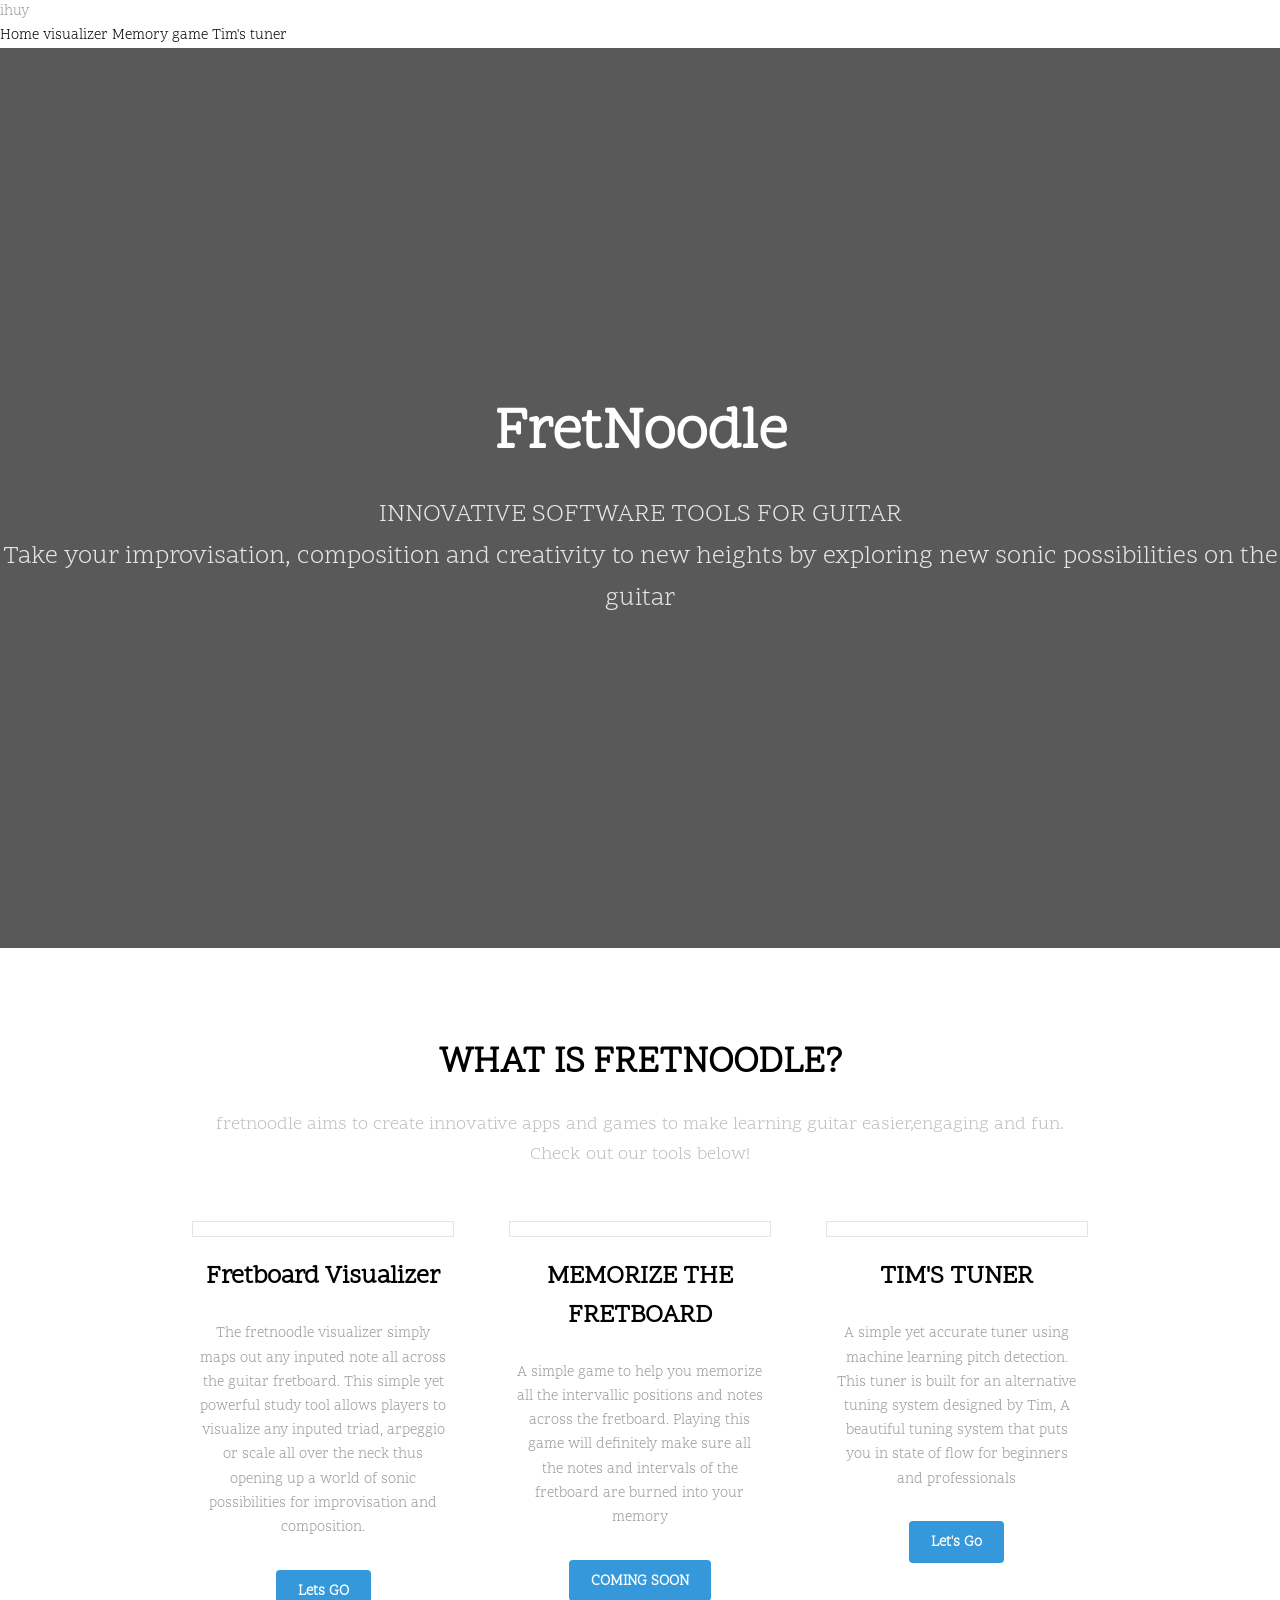
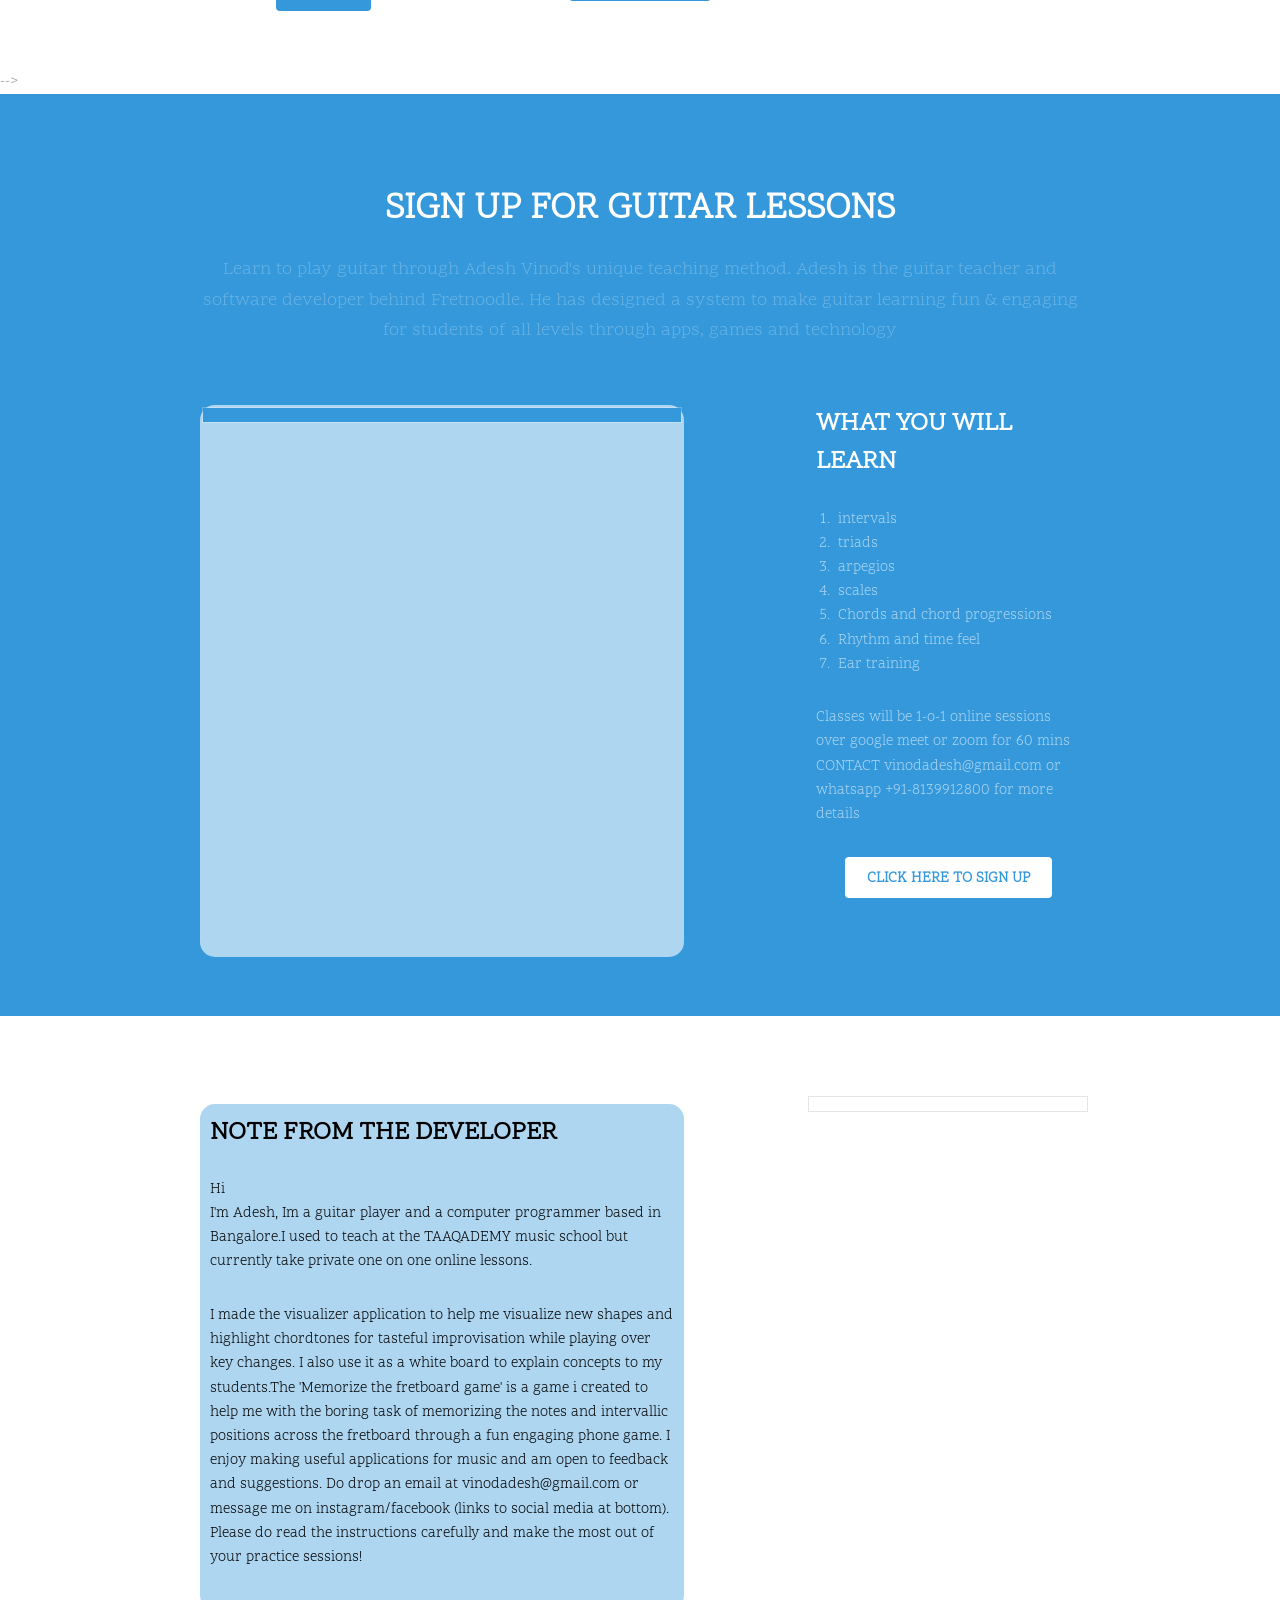
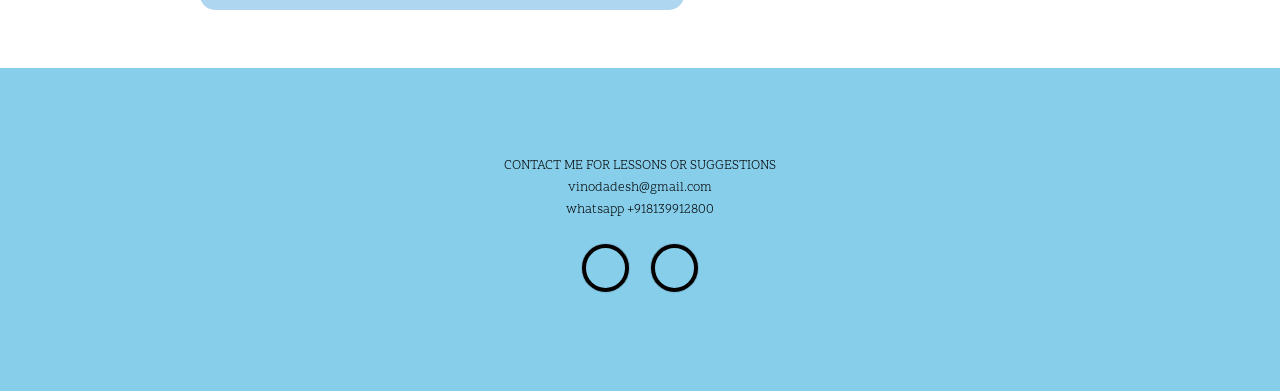
==== index.html @ 18ce6691 "Update index.html" ====
<!DOCTYPE HTML>

<html>
	<head>
		<link rel="icon" type="image/x-icon" href="favicon.ico?v=2"/>ihuy
		<title>FretNoodle-Home</title>
		<meta charset="utf-8" />
		<meta name="viewport" content="width=device-width, initial-scale=1" />
		<link rel="stylesheet" href="assets/css/main.css" />

		<!-- Google tag (gtag.js) -->
<script async src="https://www.googletagmanager.com/gtag/js?id=G-CQBNR4ZQDX"></script>
<script>
  window.dataLayer = window.dataLayer || [];
  function gtag(){dataLayer.push(arguments);}
  gtag('js', new Date());

  gtag('config', 'G-CQBNR4ZQDX');
</script>
	
	</head>
	
		
	 
	<body>

		 <!--
			<header id="header" class="alt">
				<div class="logo"><a href="index.html">FretNoodle <span>fretboard visualizer</span></a></div>
				<!--<a href="#menu">Menu</a>-->
			</header>
		
		<!-- Nav 
			<nav id="menu">
				<ul class="links">
					<li><a href="index.html">Home</a></li>
					<li><a href="generic.html">TUTORIALS</a></li>
					<li><a href="">ELEMENT</a></li>
				</ul>
			</nav>
		-->

		<div class="topnav">
			<a class="active" href="#home">Home</a>
			<a href="visualizer.html">visualizer</a>
			<a href="#">Memory game</a>
			<a href="tims_tuner.html">Tim's tuner</a>
		  </div>

		<!--Banner-->
			<section id="banner">
				<div class="inner">
					<header>
                        
						<div class="imglogo">
							<img src="images/logo2.png" alt="" width="300" />
					    </div>
                    
						<h1>FretNoodle</h1>
						<p>INNOVATIVE SOFTWARE TOOLS FOR GUITAR<br />Take your improvisation, composition and creativity to new heights by exploring new sonic possibilities on the guitar</p>
					</header>
				<!--	<a href="generic.html" target="_blank" class="button big scrolly">LETS GO</a>  -->
				</div>
			</section>
		
				<!-- Section -->
				<section class="wrapper style1">
					<div class="inner">
						<header class="align-center">
							<h2>WHAT IS FRETNOODLE?</h2>
							<p>fretnoodle aims to create innovative apps and games to make learning guitar easier,engaging and fun. Check out our tools below! </p>
						</header>
						<div class="flex flex-3">
							<div class="col align-center">
								<div class="image round fit">
									<img src="images/inputchordgif.gif" alt="" />
								</div>
                                <h3>Fretboard Visualizer</h3>
								<p>The fretnoodle visualizer simply maps out any inputed note all across the guitar fretboard. This simple yet powerful study tool allows players to visualize any inputed triad, arpeggio or scale all over the neck thus opening up a world of sonic possibilities for improvisation and composition. </p>
								<a href="visualizer.html" class="button">Lets GO</a> 								</div>
							<div class="col align-center">
								<div class="image round fit">

									<img src="images/transitiongif.gif" alt="" />
								</div>
								<h3>MEMORIZE THE FRETBOARD</h3>
								<p>A simple game to help you memorize all the intervallic positions and notes across the fretboard. Playing this game will definitely make sure all the notes and intervals of the fretboard are burned into your memory</p>
								<a href="#" class="button">COMING SOON</a> 
							</div>
							<div class="col align-center">
								<div class="image round fit">
									<img src="images/timstuner (1).gif" alt="" />
								</div>
								<h3>TIM'S TUNER</h3>
								<p>A simple yet accurate tuner using machine learning pitch detection. This tuner is built for an alternative tuning system designed by Tim, A beautiful tuning system that puts you in state of flow for beginners and professionals </p>
							<a href="tims_tuner.html" class="button">Let's Go</a> 
							</div>
						</div>
					</div>
				</section>
			-->
		</div>
	

		<!-- Main -->
			<div id="main">

				<!-- Section -->
					<section class="wrapper style2">
						<div class="inner">
							<header class="align-center">
								<h2>SIGN UP FOR GUITAR LESSONS</h2>
								<p>Learn to play guitar through Adesh Vinod's unique teaching method. Adesh is the guitar teacher and software developer behind Fretnoodle. He has designed a system to make guitar learning fun & engaging for students of all levels through apps, games and technology</p>
										
								
							</header>
						
							<!-- 2 Columns -->
								<div class="flex flex-2">
									<!--
										<div class="col col1">-->
										<!--<div class="image round fit">-->
										<!--	<a href="generic.html" class="link"><img src="images/pic01.jpg" alt="" /></a>-->
										<!--<div style="border-radius:15px; width: 500px; height: 315px; overflow: hidden;">
									 <iframe width="500" height="315" src="https://www.youtube.com/embed/YA6Ahil7YRY" frameborder="0" allow="accelerometer; autoplay; clipboard-write; encrypted-media; gyroscope; picture-in-picture" allowfullscreen></iframe>
									   </div>
									-->
									   <!--</div>-->
										
					
									<!--</div>-->
									<div class="col col2">
									
										<div class="image round fit">
											<a href="generic.html" class="link"><img src="images\Guitar_Lesson-1-1024x683-1.jpg" alt="" /></a>
										</div>
										
										
									<!--	<a href="#" class="button">Learn More</a>-->
									</div>
									
									
										<div class="col col1 first">
											<h3>WHAT YOU WILL LEARN</h3>
										<ol class="links">
											<li>intervals</li>
											<li>triads</li>
											<li>arpegios</li>
											<li>scales</li>
											<li>Chords and chord progressions</li>
											<li>Rhythm and time feel</li>
											<li>Ear training</li>
										</ol>
										
										<p>Classes will be 1-o-1 online sessions over google meet or zoom for 60 mins<br> CONTACT vinodadesh@gmail.com or whatsapp +91-8139912800 for more details</p>
										<header class="align-center">
											<a href="#footer" class="button">CLICK HERE TO SIGN UP</a> 
											</header>
										</div>
									
								
								
						</div>
					
					</section>

				
        
				<!-- Section -->
					<section class="wrapper style1">
						<div class="inner">
						
							<div class="flex flex-2">
								<div class="col col2">
									<h3>NOTE FROM THE DEVELOPER</h3>
									<p>Hi<br>
									I'm Adesh, Im a guitar player and a computer programmer based in Bangalore.I used to teach at the TAAQADEMY music school but currently take private one on one online lessons.
									<p>I made the visualizer application to help me visualize new shapes and highlight chordtones for tasteful improvisation while playing over key changes. I also use it as a white board to explain concepts to my students.The 'Memorize the fretboard game' is a game i created to help me with the boring task of memorizing the notes and intervallic positions across the fretboard through a fun engaging phone game. I enjoy making useful applications for music and am open to feedback and suggestions. Do drop an email at vinodadesh@gmail.com or message me on instagram/facebook (links to social media at bottom). Please do read the instructions carefully and make the most out of your practice sessions!</p>
									
							
								</div>
								<div class="col col1 first">
									<div class="image round fit">
										<a href="generic.html" class="link"><img src="images/cropfand.jpg" alt="" /></a>
									</div>
								</div>
							</div>
						</div>
					</section>
            
		
		<!-- Footer -->
			<footer id="footer">
				<div class="copyright">
					<ul class="icons">
						<p>CONTACT ME FOR LESSONS OR SUGGESTIONS<br>
						vinodadesh@gmail.com <br> whatsapp +918139912800</p>
						<li><a href="https://www.facebook.com/adesh.vinod/" class="icon fa-facebook"><span class="label">Facebook</span></a></li>
						<li><a href="https://www.instagram.com/adeshvinod/" class="icon fa-instagram"><span class="label">Instagram</span></a></li>
						
					</ul>
					
				</div>
			</footer>

		<!-- Scripts -->
			<script src="assets/js/jquery.min.js"></script>
			<script src="assets/js/jquery.scrolly.min.js"></script>
			<script src="assets/js/jquery.scrollex.min.js"></script>
			<script src="assets/js/skel.min.js"></script>
			<script src="assets/js/util.js"></script>
			<script src="assets/js/main.js"></script>
		

	</body>
</html>
---- assets/css/main.css ----
@charset "UTF-8";
@import url(font-awesome.min.css);
@import url("https://fonts.googleapis.com/css?family=Scope+One|Trocchi");

/*
	Urban by TEMPLATED
	templated.co @templatedco
	Released for free under the Creative Commons Attribution 3.0 license (templated.co/license)
*/

/* Small change here*/
/* smol change #2 */

/* Reset */

	html, body, div, span, applet, object, iframe, h1, h2, h3, h4, h5, h6, p, blockquote, pre, a, abbr, acronym, address, big, cite, code, del, dfn, em, img, ins, kbd, q, s, samp, small, strike, strong, sub, sup, tt, var, b, u, i, center, dl, dt, dd, ol, ul, li, fieldset, form, label, legend, table, caption, tbody, tfoot, thead, tr, th, td, article, aside, canvas, details, embed, figure, figcaption, footer, header, hgroup, menu, nav, output, ruby, section, summary, time, mark, audio, video {
		margin: 0;
		padding: 0;
		border: 0;
		font-size: 100%;
		font: inherit;
		vertical-align: baseline;
	}

	article, aside, details, figcaption, figure, footer, header, hgroup, menu, nav, section {
		display: block;
	}

	body {
		line-height: 1;
	}

	ol, ul {
		list-style: none;
	}

	blockquote, q {
		quotes: none;
	}

	blockquote:before, blockquote:after, q:before, q:after {
		content: '';
		content: none;
	}

	table {
		border-collapse: collapse;
		border-spacing: 0;
	}

	body {
		-webkit-text-size-adjust: none;
	}

/* Box Model */

	*, *:before, *:after {
		-moz-box-sizing: border-box;
		-webkit-box-sizing: border-box;
		box-sizing: border-box;
	}

/* Containers */

	.container {
		margin-left: auto;
		margin-right: auto;
	}

	.container.\31 25\25 {
		width: 100%;
		max-width: 100em;
		min-width: 80em;
	}

	.container.\37 5\25 {
		width: 60em;
	}

	.container.\35 0\25 {
		width: 40em;
	}

	.container.\32 5\25 {
		width: 20em;
	}

	.container {
		width: 80em;
	}

	@media screen and (max-width: 1680px) {

		.container.\31 25\25 {
			width: 100%;
			max-width: 100em;
			min-width: 80em;
		}

		.container.\37 5\25 {
			width: 60em;
		}

		.container.\35 0\25 {
			width: 40em;
		}

		.container.\32 5\25 {
			width: 20em;
		}

		.container {
			width: 80em;
		}

	}

	@media screen and (max-width: 1280px) {

		.container.\31 25\25 {
			width: 100%;
			max-width: 81.25em;
			min-width: 65em;
		}

		.container.\37 5\25 {
			width: 48.75em;
		}

		.container.\35 0\25 {
			width: 32.5em;
		}

		.container.\32 5\25 {
			width: 16.25em;
		}

		.container {
			width: 65em;
		}

	}

	@media screen and (max-width: 980px) {

		.container.\31 25\25 {
			width: 100%;
			max-width: 112.5%;
			min-width: 90%;
		}

		.container.\37 5\25 {
			width: 67.5%;
		}

		.container.\35 0\25 {
			width: 45%;
		}

		.container.\32 5\25 {
			width: 22.5%;
		}

		.container {
			width: 90%;
		}

	}

	@media screen and (max-width: 736px) {

		.container.\31 25\25 {
			width: 100%;
			max-width: 112.5%;
			min-width: 90%;
		}

		.container.\37 5\25 {
			width: 67.5%;
		}

		.container.\35 0\25 {
			width: 45%;
		}

		.container.\32 5\25 {
			width: 22.5%;
		}

		.container {
			width: 90% !important;
		}

	}

	@media screen and (max-width: 480px) {

		.container.\31 25\25 {
			width: 100%;
			max-width: 112.5%;
			min-width: 90%;
		}

		.container.\37 5\25 {
			width: 67.5%;
		}

		.container.\35 0\25 {
			width: 45%;
		}

		.container.\32 5\25 {
			width: 22.5%;
		}

		.container {
			width: 90% !important;
		}

	}

/* Grid */

	.row {
		border-bottom: solid 1px transparent;
		-moz-box-sizing: border-box;
		-webkit-box-sizing: border-box;
		box-sizing: border-box;
	}

	.row > * {
		float: left;
		-moz-box-sizing: border-box;
		-webkit-box-sizing: border-box;
		box-sizing: border-box;
	}

	.row:after, .row:before {
		content: '';
		display: block;
		clear: both;
		height: 0;
	}

	.row.uniform > * > :first-child {
		margin-top: 0;
	}

	.row.uniform > * > :last-child {
		margin-bottom: 0;
	}

	.row.\30 \25 > * {
		padding: 0 0 0 0em;
	}

	.row.\30 \25 {
		margin: 0 0 -1px 0em;
	}

	.row.uniform.\30 \25 > * {
		padding: 0em 0 0 0em;
	}

	.row.uniform.\30 \25 {
		margin: 0em 0 -1px 0em;
	}

	.row > * {
		padding: 0 0 0 2em;
	}

	.row {
		margin: 0 0 -1px -2em;
	}

	.row.uniform > * {
		padding: 2em 0 0 2em;
	}

	.row.uniform {
		margin: -2em 0 -1px -2em;
	}

	.row.\32 00\25 > * {
		padding: 0 0 0 4em;
	}

	.row.\32 00\25 {
		margin: 0 0 -1px -4em;
	}

	.row.uniform.\32 00\25 > * {
		padding: 4em 0 0 4em;
	}

	.row.uniform.\32 00\25 {
		margin: -4em 0 -1px -4em;
	}

	.row.\31 50\25 > * {
		padding: 0 0 0 3em;
	}

	.row.\31 50\25 {
		margin: 0 0 -1px -3em;
	}

	.row.uniform.\31 50\25 > * {
		padding: 3em 0 0 3em;
	}

	.row.uniform.\31 50\25 {
		margin: -3em 0 -1px -3em;
	}

	.row.\35 0\25 > * {
		padding: 0 0 0 1em;
	}

	.row.\35 0\25 {
		margin: 0 0 -1px -1em;
	}

	.row.uniform.\35 0\25 > * {
		padding: 1em 0 0 1em;
	}

	.row.uniform.\35 0\25 {
		margin: -1em 0 -1px -1em;
	}

	.row.\32 5\25 > * {
		padding: 0 0 0 0.5em;
	}

	.row.\32 5\25 {
		margin: 0 0 -1px -0.5em;
	}

	.row.uniform.\32 5\25 > * {
		padding: 0.5em 0 0 0.5em;
	}

	.row.uniform.\32 5\25 {
		margin: -0.5em 0 -1px -0.5em;
	}

	.\31 2u, .\31 2u\24 {
		width: 100%;
		clear: none;
		margin-left: 0;
	}

	.\31 1u, .\31 1u\24 {
		width: 91.6666666667%;
		clear: none;
		margin-left: 0;
	}

	.\31 0u, .\31 0u\24 {
		width: 83.3333333333%;
		clear: none;
		margin-left: 0;
	}

	.\39 u, .\39 u\24 {
		width: 75%;
		clear: none;
		margin-left: 0;
	}

	.\38 u, .\38 u\24 {
		width: 66.6666666667%;
		clear: none;
		margin-left: 0;
	}

	.\37 u, .\37 u\24 {
		width: 58.3333333333%;
		clear: none;
		margin-left: 0;
	}

	.\36 u, .\36 u\24 {
		width: 50%;
		clear: none;
		margin-left: 0;
	}

	.\35 u, .\35 u\24 {
		width: 41.6666666667%;
		clear: none;
		margin-left: 0;
	}

	.\34 u, .\34 u\24 {
		width: 33.3333333333%;
		clear: none;
		margin-left: 0;
	}

	.\33 u, .\33 u\24 {
		width: 25%;
		clear: none;
		margin-left: 0;
	}

	.\32 u, .\32 u\24 {
		width: 16.6666666667%;
		clear: none;
		margin-left: 0;
	}

	.\31 u, .\31 u\24 {
		width: 8.3333333333%;
		clear: none;
		margin-left: 0;
	}

	.\31 2u\24 + *,
	.\31 1u\24 + *,
	.\31 0u\24 + *,
	.\39 u\24 + *,
	.\38 u\24 + *,
	.\37 u\24 + *,
	.\36 u\24 + *,
	.\35 u\24 + *,
	.\34 u\24 + *,
	.\33 u\24 + *,
	.\32 u\24 + *,
	.\31 u\24 + * {
		clear: left;
	}

	.\-11u {
		margin-left: 91.66667%;
	}

	.\-10u {
		margin-left: 83.33333%;
	}

	.\-9u {
		margin-left: 75%;
	}

	.\-8u {
		margin-left: 66.66667%;
	}

	.\-7u {
		margin-left: 58.33333%;
	}

	.\-6u {
		margin-left: 50%;
	}

	.\-5u {
		margin-left: 41.66667%;
	}

	.\-4u {
		margin-left: 33.33333%;
	}

	.\-3u {
		margin-left: 25%;
	}

	.\-2u {
		margin-left: 16.66667%;
	}

	.\-1u {
		margin-left: 8.33333%;
	}

	@media screen and (max-width: 1680px) {

		.row > * {
			padding: 0 0 0 2em;
		}

		.row {
			margin: 0 0 -1px -2em;
		}

		.row.uniform > * {
			padding: 2em 0 0 2em;
		}

		.row.uniform {
			margin: -2em 0 -1px -2em;
		}

		.row.\32 00\25 > * {
			padding: 0 0 0 4em;
		}

		.row.\32 00\25 {
			margin: 0 0 -1px -4em;
		}

		.row.uniform.\32 00\25 > * {
			padding: 4em 0 0 4em;
		}

		.row.uniform.\32 00\25 {
			margin: -4em 0 -1px -4em;
		}

		.row.\31 50\25 > * {
			padding: 0 0 0 3em;
		}

		.row.\31 50\25 {
			margin: 0 0 -1px -3em;
		}

		.row.uniform.\31 50\25 > * {
			padding: 3em 0 0 3em;
		}

		.row.uniform.\31 50\25 {
			margin: -3em 0 -1px -3em;
		}

		.row.\35 0\25 > * {
			padding: 0 0 0 1em;
		}

		.row.\35 0\25 {
			margin: 0 0 -1px -1em;
		}

		.row.uniform.\35 0\25 > * {
			padding: 1em 0 0 1em;
		}

		.row.uniform.\35 0\25 {
			margin: -1em 0 -1px -1em;
		}

		.row.\32 5\25 > * {
			padding: 0 0 0 0.5em;
		}

		.row.\32 5\25 {
			margin: 0 0 -1px -0.5em;
		}

		.row.uniform.\32 5\25 > * {
			padding: 0.5em 0 0 0.5em;
		}

		.row.uniform.\32 5\25 {
			margin: -0.5em 0 -1px -0.5em;
		}

		.\31 2u\28xlarge\29, .\31 2u\24\28xlarge\29 {
			width: 100%;
			clear: none;
			margin-left: 0;
		}

		.\31 1u\28xlarge\29, .\31 1u\24\28xlarge\29 {
			width: 91.6666666667%;
			clear: none;
			margin-left: 0;
		}

		.\31 0u\28xlarge\29, .\31 0u\24\28xlarge\29 {
			width: 83.3333333333%;
			clear: none;
			margin-left: 0;
		}

		.\39 u\28xlarge\29, .\39 u\24\28xlarge\29 {
			width: 75%;
			clear: none;
			margin-left: 0;
		}

		.\38 u\28xlarge\29, .\38 u\24\28xlarge\29 {
			width: 66.6666666667%;
			clear: none;
			margin-left: 0;
		}

		.\37 u\28xlarge\29, .\37 u\24\28xlarge\29 {
			width: 58.3333333333%;
			clear: none;
			margin-left: 0;
		}

		.\36 u\28xlarge\29, .\36 u\24\28xlarge\29 {
			width: 50%;
			clear: none;
			margin-left: 0;
		}

		.\35 u\28xlarge\29, .\35 u\24\28xlarge\29 {
			width: 41.6666666667%;
			clear: none;
			margin-left: 0;
		}

		.\34 u\28xlarge\29, .\34 u\24\28xlarge\29 {
			width: 33.3333333333%;
			clear: none;
			margin-left: 0;
		}

		.\33 u\28xlarge\29, .\33 u\24\28xlarge\29 {
			width: 25%;
			clear: none;
			margin-left: 0;
		}

		.\32 u\28xlarge\29, .\32 u\24\28xlarge\29 {
			width: 16.6666666667%;
			clear: none;
			margin-left: 0;
		}

		.\31 u\28xlarge\29, .\31 u\24\28xlarge\29 {
			width: 8.3333333333%;
			clear: none;
			margin-left: 0;
		}

		.\31 2u\24\28xlarge\29 + *,
		.\31 1u\24\28xlarge\29 + *,
		.\31 0u\24\28xlarge\29 + *,
		.\39 u\24\28xlarge\29 + *,
		.\38 u\24\28xlarge\29 + *,
		.\37 u\24\28xlarge\29 + *,
		.\36 u\24\28xlarge\29 + *,
		.\35 u\24\28xlarge\29 + *,
		.\34 u\24\28xlarge\29 + *,
		.\33 u\24\28xlarge\29 + *,
		.\32 u\24\28xlarge\29 + *,
		.\31 u\24\28xlarge\29 + * {
			clear: left;
		}

		.\-11u\28xlarge\29 {
			margin-left: 91.66667%;
		}

		.\-10u\28xlarge\29 {
			margin-left: 83.33333%;
		}

		.\-9u\28xlarge\29 {
			margin-left: 75%;
		}

		.\-8u\28xlarge\29 {
			margin-left: 66.66667%;
		}

		.\-7u\28xlarge\29 {
			margin-left: 58.33333%;
		}

		.\-6u\28xlarge\29 {
			margin-left: 50%;
		}

		.\-5u\28xlarge\29 {
			margin-left: 41.66667%;
		}

		.\-4u\28xlarge\29 {
			margin-left: 33.33333%;
		}

		.\-3u\28xlarge\29 {
			margin-left: 25%;
		}

		.\-2u\28xlarge\29 {
			margin-left: 16.66667%;
		}

		.\-1u\28xlarge\29 {
			margin-left: 8.33333%;
		}

	}

	@media screen and (max-width: 1280px) {

		.row > * {
			padding: 0 0 0 1.5em;
		}

		.row {
			margin: 0 0 -1px -1.5em;
		}

		.row.uniform > * {
			padding: 1.5em 0 0 1.5em;
		}

		.row.uniform {
			margin: -1.5em 0 -1px -1.5em;
		}

		.row.\32 00\25 > * {
			padding: 0 0 0 3em;
		}

		.row.\32 00\25 {
			margin: 0 0 -1px -3em;
		}

		.row.uniform.\32 00\25 > * {
			padding: 3em 0 0 3em;
		}

		.row.uniform.\32 00\25 {
			margin: -3em 0 -1px -3em;
		}

		.row.\31 50\25 > * {
			padding: 0 0 0 2.25em;
		}

		.row.\31 50\25 {
			margin: 0 0 -1px -2.25em;
		}

		.row.uniform.\31 50\25 > * {
			padding: 2.25em 0 0 2.25em;
		}

		.row.uniform.\31 50\25 {
			margin: -2.25em 0 -1px -2.25em;
		}

		.row.\35 0\25 > * {
			padding: 0 0 0 0.75em;
		}

		.row.\35 0\25 {
			margin: 0 0 -1px -0.75em;
		}

		.row.uniform.\35 0\25 > * {
			padding: 0.75em 0 0 0.75em;
		}

		.row.uniform.\35 0\25 {
			margin: -0.75em 0 -1px -0.75em;
		}

		.row.\32 5\25 > * {
			padding: 0 0 0 0.375em;
		}

		.row.\32 5\25 {
			margin: 0 0 -1px -0.375em;
		}

		.row.uniform.\32 5\25 > * {
			padding: 0.375em 0 0 0.375em;
		}

		.row.uniform.\32 5\25 {
			margin: -0.375em 0 -1px -0.375em;
		}

		.\31 2u\28large\29, .\31 2u\24\28large\29 {
			width: 100%;
			clear: none;
			margin-left: 0;
		}

		.\31 1u\28large\29, .\31 1u\24\28large\29 {
			width: 91.6666666667%;
			clear: none;
			margin-left: 0;
		}

		.\31 0u\28large\29, .\31 0u\24\28large\29 {
			width: 83.3333333333%;
			clear: none;
			margin-left: 0;
		}

		.\39 u\28large\29, .\39 u\24\28large\29 {
			width: 75%;
			clear: none;
			margin-left: 0;
		}

		.\38 u\28large\29, .\38 u\24\28large\29 {
			width: 66.6666666667%;
			clear: none;
			margin-left: 0;
		}

		.\37 u\28large\29, .\37 u\24\28large\29 {
			width: 58.3333333333%;
			clear: none;
			margin-left: 0;
		}

		.\36 u\28large\29, .\36 u\24\28large\29 {
			width: 50%;
			clear: none;
			margin-left: 0;
		}

		.\35 u\28large\29, .\35 u\24\28large\29 {
			width: 41.6666666667%;
			clear: none;
			margin-left: 0;
		}

		.\34 u\28large\29, .\34 u\24\28large\29 {
			width: 33.3333333333%;
			clear: none;
			margin-left: 0;
		}

		.\33 u\28large\29, .\33 u\24\28large\29 {
			width: 25%;
			clear: none;
			margin-left: 0;
		}

		.\32 u\28large\29, .\32 u\24\28large\29 {
			width: 16.6666666667%;
			clear: none;
			margin-left: 0;
		}

		.\31 u\28large\29, .\31 u\24\28large\29 {
			width: 8.3333333333%;
			clear: none;
			margin-left: 0;
		}

		.\31 2u\24\28large\29 + *,
		.\31 1u\24\28large\29 + *,
		.\31 0u\24\28large\29 + *,
		.\39 u\24\28large\29 + *,
		.\38 u\24\28large\29 + *,
		.\37 u\24\28large\29 + *,
		.\36 u\24\28large\29 + *,
		.\35 u\24\28large\29 + *,
		.\34 u\24\28large\29 + *,
		.\33 u\24\28large\29 + *,
		.\32 u\24\28large\29 + *,
		.\31 u\24\28large\29 + * {
			clear: left;
		}

		.\-11u\28large\29 {
			margin-left: 91.66667%;
		}

		.\-10u\28large\29 {
			margin-left: 83.33333%;
		}

		.\-9u\28large\29 {
			margin-left: 75%;
		}

		.\-8u\28large\29 {
			margin-left: 66.66667%;
		}

		.\-7u\28large\29 {
			margin-left: 58.33333%;
		}

		.\-6u\28large\29 {
			margin-left: 50%;
		}

		.\-5u\28large\29 {
			margin-left: 41.66667%;
		}

		.\-4u\28large\29 {
			margin-left: 33.33333%;
		}

		.\-3u\28large\29 {
			margin-left: 25%;
		}

		.\-2u\28large\29 {
			margin-left: 16.66667%;
		}

		.\-1u\28large\29 {
			margin-left: 8.33333%;
		}

	}

	@media screen and (max-width: 980px) {

		.row > * {
			padding: 0 0 0 1.5em;
		}

		.row {
			margin: 0 0 -1px -1.5em;
		}

		.row.uniform > * {
			padding: 1.5em 0 0 1.5em;
		}

		.row.uniform {
			margin: -1.5em 0 -1px -1.5em;
		}

		.row.\32 00\25 > * {
			padding: 0 0 0 3em;
		}

		.row.\32 00\25 {
			margin: 0 0 -1px -3em;
		}

		.row.uniform.\32 00\25 > * {
			padding: 3em 0 0 3em;
		}

		.row.uniform.\32 00\25 {
			margin: -3em 0 -1px -3em;
		}

		.row.\31 50\25 > * {
			padding: 0 0 0 2.25em;
		}

		.row.\31 50\25 {
			margin: 0 0 -1px -2.25em;
		}

		.row.uniform.\31 50\25 > * {
			padding: 2.25em 0 0 2.25em;
		}

		.row.uniform.\31 50\25 {
			margin: -2.25em 0 -1px -2.25em;
		}

		.row.\35 0\25 > * {
			padding: 0 0 0 0.75em;
		}

		.row.\35 0\25 {
			margin: 0 0 -1px -0.75em;
		}

		.row.uniform.\35 0\25 > * {
			padding: 0.75em 0 0 0.75em;
		}

		.row.uniform.\35 0\25 {
			margin: -0.75em 0 -1px -0.75em;
		}

		.row.\32 5\25 > * {
			padding: 0 0 0 0.375em;
		}

		.row.\32 5\25 {
			margin: 0 0 -1px -0.375em;
		}

		.row.uniform.\32 5\25 > * {
			padding: 0.375em 0 0 0.375em;
		}

		.row.uniform.\32 5\25 {
			margin: -0.375em 0 -1px -0.375em;
		}

		.\31 2u\28medium\29, .\31 2u\24\28medium\29 {
			width: 100%;
			clear: none;
			margin-left: 0;
		}

		.\31 1u\28medium\29, .\31 1u\24\28medium\29 {
			width: 91.6666666667%;
			clear: none;
			margin-left: 0;
		}

		.\31 0u\28medium\29, .\31 0u\24\28medium\29 {
			width: 83.3333333333%;
			clear: none;
			margin-left: 0;
		}

		.\39 u\28medium\29, .\39 u\24\28medium\29 {
			width: 75%;
			clear: none;
			margin-left: 0;
		}

		.\38 u\28medium\29, .\38 u\24\28medium\29 {
			width: 66.6666666667%;
			clear: none;
			margin-left: 0;
		}

		.\37 u\28medium\29, .\37 u\24\28medium\29 {
			width: 58.3333333333%;
			clear: none;
			margin-left: 0;
		}

		.\36 u\28medium\29, .\36 u\24\28medium\29 {
			width: 50%;
			clear: none;
			margin-left: 0;
		}

		.\35 u\28medium\29, .\35 u\24\28medium\29 {
			width: 41.6666666667%;
			clear: none;
			margin-left: 0;
		}

		.\34 u\28medium\29, .\34 u\24\28medium\29 {
			width: 33.3333333333%;
			clear: none;
			margin-left: 0;
		}

		.\33 u\28medium\29, .\33 u\24\28medium\29 {
			width: 25%;
			clear: none;
			margin-left: 0;
		}

		.\32 u\28medium\29, .\32 u\24\28medium\29 {
			width: 16.6666666667%;
			clear: none;
			margin-left: 0;
		}

		.\31 u\28medium\29, .\31 u\24\28medium\29 {
			width: 8.3333333333%;
			clear: none;
			margin-left: 0;
		}

		.\31 2u\24\28medium\29 + *,
		.\31 1u\24\28medium\29 + *,
		.\31 0u\24\28medium\29 + *,
		.\39 u\24\28medium\29 + *,
		.\38 u\24\28medium\29 + *,
		.\37 u\24\28medium\29 + *,
		.\36 u\24\28medium\29 + *,
		.\35 u\24\28medium\29 + *,
		.\34 u\24\28medium\29 + *,
		.\33 u\24\28medium\29 + *,
		.\32 u\24\28medium\29 + *,
		.\31 u\24\28medium\29 + * {
			clear: left;
		}

		.\-11u\28medium\29 {
			margin-left: 91.66667%;
		}

		.\-10u\28medium\29 {
			margin-left: 83.33333%;
		}

		.\-9u\28medium\29 {
			margin-left: 75%;
		}

		.\-8u\28medium\29 {
			margin-left: 66.66667%;
		}

		.\-7u\28medium\29 {
			margin-left: 58.33333%;
		}

		.\-6u\28medium\29 {
			margin-left: 50%;
		}

		.\-5u\28medium\29 {
			margin-left: 41.66667%;
		}

		.\-4u\28medium\29 {
			margin-left: 33.33333%;
		}

		.\-3u\28medium\29 {
			margin-left: 25%;
		}

		.\-2u\28medium\29 {
			margin-left: 16.66667%;
		}

		.\-1u\28medium\29 {
			margin-left: 8.33333%;
		}

	}

	@media screen and (max-width: 736px) {

		.row > * {
			padding: 0 0 0 1.25em;
		}

		.row {
			margin: 0 0 -1px -1.25em;
		}

		.row.uniform > * {
			padding: 1.25em 0 0 1.25em;
		}

		.row.uniform {
			margin: -1.25em 0 -1px -1.25em;
		}

		.row.\32 00\25 > * {
			padding: 0 0 0 2.5em;
		}

		.row.\32 00\25 {
			margin: 0 0 -1px -2.5em;
		}

		.row.uniform.\32 00\25 > * {
			padding: 2.5em 0 0 2.5em;
		}

		.row.uniform.\32 00\25 {
			margin: -2.5em 0 -1px -2.5em;
		}

		.row.\31 50\25 > * {
			padding: 0 0 0 1.875em;
		}

		.row.\31 50\25 {
			margin: 0 0 -1px -1.875em;
		}

		.row.uniform.\31 50\25 > * {
			padding: 1.875em 0 0 1.875em;
		}

		.row.uniform.\31 50\25 {
			margin: -1.875em 0 -1px -1.875em;
		}

		.row.\35 0\25 > * {
			padding: 0 0 0 0.625em;
		}

		.row.\35 0\25 {
			margin: 0 0 -1px -0.625em;
		}

		.row.uniform.\35 0\25 > * {
			padding: 0.625em 0 0 0.625em;
		}

		.row.uniform.\35 0\25 {
			margin: -0.625em 0 -1px -0.625em;
		}

		.row.\32 5\25 > * {
			padding: 0 0 0 0.3125em;
		}

		.row.\32 5\25 {
			margin: 0 0 -1px -0.3125em;
		}

		.row.uniform.\32 5\25 > * {
			padding: 0.3125em 0 0 0.3125em;
		}

		.row.uniform.\32 5\25 {
			margin: -0.3125em 0 -1px -0.3125em;
		}

		.\31 2u\28small\29, .\31 2u\24\28small\29 {
			width: 100%;
			clear: none;
			margin-left: 0;
		}

		.\31 1u\28small\29, .\31 1u\24\28small\29 {
			width: 91.6666666667%;
			clear: none;
			margin-left: 0;
		}

		.\31 0u\28small\29, .\31 0u\24\28small\29 {
			width: 83.3333333333%;
			clear: none;
			margin-left: 0;
		}

		.\39 u\28small\29, .\39 u\24\28small\29 {
			width: 75%;
			clear: none;
			margin-left: 0;
		}

		.\38 u\28small\29, .\38 u\24\28small\29 {
			width: 66.6666666667%;
			clear: none;
			margin-left: 0;
		}

		.\37 u\28small\29, .\37 u\24\28small\29 {
			width: 58.3333333333%;
			clear: none;
			margin-left: 0;
		}

		.\36 u\28small\29, .\36 u\24\28small\29 {
			width: 50%;
			clear: none;
			margin-left: 0;
		}

		.\35 u\28small\29, .\35 u\24\28small\29 {
			width: 41.6666666667%;
			clear: none;
			margin-left: 0;
		}

		.\34 u\28small\29, .\34 u\24\28small\29 {
			width: 33.3333333333%;
			clear: none;
			margin-left: 0;
		}

		.\33 u\28small\29, .\33 u\24\28small\29 {
			width: 25%;
			clear: none;
			margin-left: 0;
		}

		.\32 u\28small\29, .\32 u\24\28small\29 {
			width: 16.6666666667%;
			clear: none;
			margin-left: 0;
		}

		.\31 u\28small\29, .\31 u\24\28small\29 {
			width: 8.3333333333%;
			clear: none;
			margin-left: 0;
		}

		.\31 2u\24\28small\29 + *,
		.\31 1u\24\28small\29 + *,
		.\31 0u\24\28small\29 + *,
		.\39 u\24\28small\29 + *,
		.\38 u\24\28small\29 + *,
		.\37 u\24\28small\29 + *,
		.\36 u\24\28small\29 + *,
		.\35 u\24\28small\29 + *,
		.\34 u\24\28small\29 + *,
		.\33 u\24\28small\29 + *,
		.\32 u\24\28small\29 + *,
		.\31 u\24\28small\29 + * {
			clear: left;
		}

		.\-11u\28small\29 {
			margin-left: 91.66667%;
		}

		.\-10u\28small\29 {
			margin-left: 83.33333%;
		}

		.\-9u\28small\29 {
			margin-left: 75%;
		}

		.\-8u\28small\29 {
			margin-left: 66.66667%;
		}

		.\-7u\28small\29 {
			margin-left: 58.33333%;
		}

		.\-6u\28small\29 {
			margin-left: 50%;
		}

		.\-5u\28small\29 {
			margin-left: 41.66667%;
		}

		.\-4u\28small\29 {
			margin-left: 33.33333%;
		}

		.\-3u\28small\29 {
			margin-left: 25%;
		}

		.\-2u\28small\29 {
			margin-left: 16.66667%;
		}

		.\-1u\28small\29 {
			margin-left: 8.33333%;
		}

	}

	@media screen and (max-width: 480px) {

		.row > * {
			padding: 0 0 0 1.25em;
		}

		.row {
			margin: 0 0 -1px -1.25em;
		}

		.row.uniform > * {
			padding: 1.25em 0 0 1.25em;
		}

		.row.uniform {
			margin: -1.25em 0 -1px -1.25em;
		}

		.row.\32 00\25 > * {
			padding: 0 0 0 2.5em;
		}

		.row.\32 00\25 {
			margin: 0 0 -1px -2.5em;
		}

		.row.uniform.\32 00\25 > * {
			padding: 2.5em 0 0 2.5em;
		}

		.row.uniform.\32 00\25 {
			margin: -2.5em 0 -1px -2.5em;
		}

		.row.\31 50\25 > * {
			padding: 0 0 0 1.875em;
		}

		.row.\31 50\25 {
			margin: 0 0 -1px -1.875em;
		}

		.row.uniform.\31 50\25 > * {
			padding: 1.875em 0 0 1.875em;
		}

		.row.uniform.\31 50\25 {
			margin: -1.875em 0 -1px -1.875em;
		}

		.row.\35 0\25 > * {
			padding: 0 0 0 0.625em;
		}

		.row.\35 0\25 {
			margin: 0 0 -1px -0.625em;
		}

		.row.uniform.\35 0\25 > * {
			padding: 0.625em 0 0 0.625em;
		}

		.row.uniform.\35 0\25 {
			margin: -0.625em 0 -1px -0.625em;
		}

		.row.\32 5\25 > * {
			padding: 0 0 0 0.3125em;
		}

		.row.\32 5\25 {
			margin: 0 0 -1px -0.3125em;
		}

		.row.uniform.\32 5\25 > * {
			padding: 0.3125em 0 0 0.3125em;
		}

		.row.uniform.\32 5\25 {
			margin: -0.3125em 0 -1px -0.3125em;
		}

		.\31 2u\28xsmall\29, .\31 2u\24\28xsmall\29 {
			width: 100%;
			clear: none;
			margin-left: 0;
		}

		.\31 1u\28xsmall\29, .\31 1u\24\28xsmall\29 {
			width: 91.6666666667%;
			clear: none;
			margin-left: 0;
		}

		.\31 0u\28xsmall\29, .\31 0u\24\28xsmall\29 {
			width: 83.3333333333%;
			clear: none;
			margin-left: 0;
		}

		.\39 u\28xsmall\29, .\39 u\24\28xsmall\29 {
			width: 75%;
			clear: none;
			margin-left: 0;
		}

		.\38 u\28xsmall\29, .\38 u\24\28xsmall\29 {
			width: 66.6666666667%;
			clear: none;
			margin-left: 0;
		}

		.\37 u\28xsmall\29, .\37 u\24\28xsmall\29 {
			width: 58.3333333333%;
			clear: none;
			margin-left: 0;
		}

		.\36 u\28xsmall\29, .\36 u\24\28xsmall\29 {
			width: 50%;
			clear: none;
			margin-left: 0;
		}

		.\35 u\28xsmall\29, .\35 u\24\28xsmall\29 {
			width: 41.6666666667%;
			clear: none;
			margin-left: 0;
		}

		.\34 u\28xsmall\29, .\34 u\24\28xsmall\29 {
			width: 33.3333333333%;
			clear: none;
			margin-left: 0;
		}

		.\33 u\28xsmall\29, .\33 u\24\28xsmall\29 {
			width: 25%;
			clear: none;
			margin-left: 0;
		}

		.\32 u\28xsmall\29, .\32 u\24\28xsmall\29 {
			width: 16.6666666667%;
			clear: none;
			margin-left: 0;
		}

		.\31 u\28xsmall\29, .\31 u\24\28xsmall\29 {
			width: 8.3333333333%;
			clear: none;
			margin-left: 0;
		}

		.\31 2u\24\28xsmall\29 + *,
		.\31 1u\24\28xsmall\29 + *,
		.\31 0u\24\28xsmall\29 + *,
		.\39 u\24\28xsmall\29 + *,
		.\38 u\24\28xsmall\29 + *,
		.\37 u\24\28xsmall\29 + *,
		.\36 u\24\28xsmall\29 + *,
		.\35 u\24\28xsmall\29 + *,
		.\34 u\24\28xsmall\29 + *,
		.\33 u\24\28xsmall\29 + *,
		.\32 u\24\28xsmall\29 + *,
		.\31 u\24\28xsmall\29 + * {
			clear: left;
		}

		.\-11u\28xsmall\29 {
			margin-left: 91.66667%;
		}

		.\-10u\28xsmall\29 {
			margin-left: 83.33333%;
		}

		.\-9u\28xsmall\29 {
			margin-left: 75%;
		}

		.\-8u\28xsmall\29 {
			margin-left: 66.66667%;
		}

		.\-7u\28xsmall\29 {
			margin-left: 58.33333%;
		}

		.\-6u\28xsmall\29 {
			margin-left: 50%;
		}

		.\-5u\28xsmall\29 {
			margin-left: 41.66667%;
		}

		.\-4u\28xsmall\29 {
			margin-left: 33.33333%;
		}

		.\-3u\28xsmall\29 {
			margin-left: 25%;
		}

		.\-2u\28xsmall\29 {
			margin-left: 16.66667%;
		}

		.\-1u\28xsmall\29 {
			margin-left: 8.33333%;
		}

	}

/* Basic */

	@-ms-viewport {
		width: device-width;
	}

	body {
		-ms-overflow-style: scrollbar;
	}

	@media screen and (max-width: 480px) {

		html, body {
			min-width: 320px;
		}

	}

	body {
		background: #fff;
	}

		body.is-loading *, body.is-loading *:before, body.is-loading *:after {
			-moz-animation: none !important;
			-webkit-animation: none !important;
			-ms-animation: none !important;
			animation: none !important;
			-moz-transition: none !important;
			-webkit-transition: none !important;
			-ms-transition: none !important;
			transition: none !important;
		}

/* Type */

	body {
		background-color: #fff;
		color: #999999;
	}

	body, input, select, textarea {
		font-family: "Scope One", serif;
		font-size: 13pt;
		font-weight: 300;
		line-height: 1.65;
	}

		@media screen and (max-width: 1680px) {

			body, input, select, textarea {
				font-size: 11pt;
			}

		}

		@media screen and (max-width: 1280px) {

			body, input, select, textarea {
				font-size: 11pt;
			}

		}

		@media screen and (max-width: 980px) {

			body, input, select, textarea {
				font-size: 12pt;
			}

		}

		@media screen and (max-width: 736px) {

			body, input, select, textarea {
				font-size: 12pt;
			}

		}

		@media screen and (max-width: 480px) {

			body, input, select, textarea {
				font-size: 12pt;
			}

		}

	a {
		-moz-transition: color 0.2s ease-in-out;
		-webkit-transition: color 0.2s ease-in-out;
		-ms-transition: color 0.2s ease-in-out;
		transition: color 0.2s ease-in-out;
		text-decoration: none;
	}

	strong, b {
		font-weight: 700;
	}

	em, i {
		font-style: italic;
	}

	p {
		margin: 0 0 2em 0;
	}

	h1, h2, h3, h4, h5, h6 {
		font-weight: 700;
		line-height: 1.5;
		margin: 0 0 1em 0;
	}

		h1 a, h2 a, h3 a, h4 a, h5 a, h6 a {
			color: inherit;
			text-decoration: none;
		}

	h1 {
		font-size: 3em;
		margin-bottom: .25em;
	}

		@media screen and (max-width: 736px) {

			h1 {
				font-size: 2.5em;
			}

		}

	h2 {
		font-size: 2.5em;
	}

		@media screen and (max-width: 736px) {

			h2 {
				font-size: 2em;
			}

		}

		@media screen and (max-width: 480px) {

			h2 {
				font-size: 1.5em;
			}

		}

	h3 {
		font-size: 1.75em;
	}

		@media screen and (max-width: 736px) {

			h3 {
				font-size: 1.5em;
			}

		}

		@media screen and (max-width: 480px) {

			h3 {
				font-size: 1.25em;
			}

		}

	h4 {
		font-size: 1.5em;
	}

	h5 {
		font-size: 0.9em;
	}

	h6 {
		font-size: 0.7em;
	}

	sub {
		font-size: 0.8em;
		position: relative;
		top: 0.5em;
	}

	sup {
		font-size: 0.8em;
		position: relative;
		top: -0.5em;
	}

	blockquote {
		border-left: solid 4px;
		font-style: italic;
		margin: 0 0 2em 0;
		padding: 0.5em 0 0.5em 2em;
	}

	code {
		border-radius: 4px;
		border: solid 1px;
		font-family: "Courier New", monospace;
		font-size: 0.9em;
		margin: 0 0.25em;
		padding: 0.25em 0.65em;
	}

	pre {
		-webkit-overflow-scrolling: touch;
		font-family: "Courier New", monospace;
		font-size: 0.9em;
		margin: 0 0 2em 0;
	}

		pre code {
			display: block;
			line-height: 1.75;
			padding: 1em 1.5em;
			overflow-x: auto;
		}

	header p {
		font-size: 1.25em;
	}

	hr {
		border: 0;
		border-bottom: solid 1px;
		margin: 2em 0;
	}

		hr.major {
			margin: 3em 0;
		}

	.align-left {
		text-align: left;
	}

	.align-center {
		text-align: center;
	}

	.align-right {
		text-align: right;
	}

	input, select, textarea {
		color: #000;
	}

	a {
		color: #050000;
	}

		a:hover {
			color: rgba(153, 153, 153, 0.5);
		}

	strong, b {
		color: #000;
	}

	h1, h2, h3, h4, h5, h6 {
		color: #000;
	}

	blockquote {
		border-left-color: rgba(0, 0, 0, 0.1);
	}

	code {
		background: rgba(0, 0, 0, 0.075);
		border-color: rgba(0, 0, 0, 0.1);
	}

	hr {
		border-bottom-color: rgba(0, 0, 0, 0.1);
	}

/* Box */

	.box {
		border-radius: 4px;
		border: solid 1px;
		margin-bottom: 2em;
		padding: 1.5em;
	}

		.box > :last-child,
		.box > :last-child > :last-child,
		.box > :last-child > :last-child > :last-child {
			margin-bottom: 0;
		}

		.box.alt {
			border: 0;
			border-radius: 0;
			padding: 0;
		}

	.box {
		border-color: rgba(0, 0, 0, 0.1);
	}

/* Button */

	input[type="submit"],
	input[type="reset"],
	input[type="button"],
	button,
	.button {
		-moz-appearance: none;
		-webkit-appearance: none;
		-ms-appearance: none;
		appearance: none;
		-moz-transition: background-color 0.2s ease-in-out, color 0.2s ease-in-out;
		-webkit-transition: background-color 0.2s ease-in-out, color 0.2s ease-in-out;
		-ms-transition: background-color 0.2s ease-in-out, color 0.2s ease-in-out;
		transition: background-color 0.2s ease-in-out, color 0.2s ease-in-out;
		border-radius: 4px;
		border: 0;
		cursor: pointer;
		display: inline-block;
		font-weight: 700;
		height: 2.85em;
		line-height: 2.95em;
		padding: 0 1.5em;
		text-align: center;
		text-decoration: none;
		white-space: nowrap;
	}

		input[type="submit"].icon,
		input[type="reset"].icon,
		input[type="button"].icon,
		button.icon,
		.button.icon {
			padding-left: 1.35em;
		}

			input[type="submit"].icon:before,
			input[type="reset"].icon:before,
			input[type="button"].icon:before,
			button.icon:before,
			.button.icon:before {
				margin-right: 0.5em;
			}

		input[type="submit"].fit,
		input[type="reset"].fit,
		input[type="button"].fit,
		button.fit,
		.button.fit {
			display: block;
			margin: 0 0 1em 0;
			width: 100%;
		}

		input[type="submit"].small,
		input[type="reset"].small,
		input[type="button"].small,
		button.small,
		.button.small {
			font-size: 0.8em;
		}

		input[type="submit"].big,
		input[type="reset"].big,
		input[type="button"].big,
		button.big,
		.button.big {
			font-size: 1.35em;
		}

		input[type="submit"].disabled, input[type="submit"]:disabled,
		input[type="reset"].disabled,
		input[type="reset"]:disabled,
		input[type="button"].disabled,
		input[type="button"]:disabled,
		button.disabled,
		button:disabled,
		.button.disabled,
		.button:disabled {
			-moz-pointer-events: none;
			-webkit-pointer-events: none;
			-ms-pointer-events: none;
			pointer-events: none;
			opacity: 0.25;
		}

		@media screen and (max-width: 480px) {

			input[type="submit"],
			input[type="reset"],
			input[type="button"],
			button,
			.button {
				padding: 0;
				width: 100%;
			}

		}

	input[type="submit"],
	input[type="reset"],
	input[type="button"],
	button,
	.button {
		background-color: #3498db;
		color: #fff !important;
	}

		input[type="submit"]:hover,
		input[type="reset"]:hover,
		input[type="button"]:hover,
		button:hover,
		.button:hover {
			background-color: #4aa3df;
		}

		input[type="submit"]:active,
		input[type="reset"]:active,
		input[type="button"]:active,
		button:active,
		.button:active {
			background-color: #258cd1;
		}

		input[type="submit"].alt,
		input[type="reset"].alt,
		input[type="button"].alt,
		button.alt,
		.button.alt {
			background-color: transparent;
			box-shadow: inset 0 0 0 2px rgba(0, 0, 0, 0.1);
			color: #000 !important;
		}

			input[type="submit"].alt:hover,
			input[type="reset"].alt:hover,
			input[type="button"].alt:hover,
			button.alt:hover,
			.button.alt:hover {
				background-color: rgba(0, 0, 0, 0.075);
			}

			input[type="submit"].alt:active,
			input[type="reset"].alt:active,
			input[type="button"].alt:active,
			button.alt:active,
			.button.alt:active {
				background-color: rgba(0, 0, 0, 0.15);
			}

			input[type="submit"].alt.icon:before,
			input[type="reset"].alt.icon:before,
			input[type="button"].alt.icon:before,
			button.alt.icon:before,
			.button.alt.icon:before {
				color: #bfbfbf;
			}

		input[type="submit"].special,
		input[type="reset"].special,
		input[type="button"].special,
		button.special,
		.button.special {
			background-color: #fafafa;
			color: #000 !important;
		}

			input[type="submit"].special:hover,
			input[type="reset"].special:hover,
			input[type="button"].special:hover,
			button.special:hover,
			.button.special:hover {
				background-color: white;
			}

			input[type="submit"].special:active,
			input[type="reset"].special:active,
			input[type="button"].special:active,
			button.special:active,
			.button.special:active {
				background-color: #ededed;
			}

/* Flex */

	.flex {
		display: -ms-flexbox;
		-ms-flex-pack: justify;
		display: -moz-flex;
		display: -webkit-flex;
		display: -ms-flex;
		display: flex;
		-moz-flex-wrap: wrap;
		-webkit-flex-wrap: wrap;
		-ms-flex-wrap: wrap;
		flex-wrap: wrap;
		-moz-justify-content: space-between;
		-webkit-justify-content: space-between;
		-ms-justify-content: space-between;
		justify-content: space-between;
	}

		.flex.flex-2, .flex.flex-3 {
			-moz-align-items: stretch;
			-webkit-align-items: stretch;
			-ms-align-items: stretch;
			align-items: stretch;
		}

			.flex.flex-2.center, .flex.flex-3.center {
				-moz-align-items: center;
				-webkit-align-items: center;
				-ms-align-items: center;
				align-items: center;
			}

		.flex.flex-2 .col {
			width: 48%;
		}

			.flex.flex-2 .col.col1 {
				width: 30%;
			}

			.flex.flex-2 .col.col2 {
				width: 55%;
				color: black;
				background-color:#aed6f1;
				border-radius: 15px ;
				padding: 10px;;
				
			}

			@media screen and (max-width: 736px) {

				.flex.flex-2 .col.col1, .flex.flex-2 .col.col2 {
					width: 100%;
					margin-bottom: 2em;
				}

					.flex.flex-2 .col.col1 .image, .flex.flex-2 .col.col2 .image {
						max-width: 60%;
						margin: 0 auto 2em auto;
					}

			}

		.flex.flex-3 .col {
			width: 28%;
		}

			@media screen and (max-width: 736px) {

				.flex.flex-3 .col {
					width: 100%;
					margin-bottom: 2em;
				}

					.flex.flex-3 .col .image {
						max-width: 60%;
						margin: 0 auto 2em auto;
					}

			}

		.flex.flex-4 .col {
			width: 22%;
		}

		.flex.flex-tabs {
			-moz-flex-wrap: nowrap;
			-webkit-flex-wrap: nowrap;
			-ms-flex-wrap: nowrap;
			flex-wrap: nowrap;
		}

			.flex.flex-tabs ul {
				width: 20%;
			}

			.flex.flex-tabs .tabs {
				width: 77%;
			}

		@media screen and (max-width: 980px) {

			.flex.flex-4 .col {
				width: 48%;
			}

			.flex.flex-tabs ul {
				width: 30%;
			}

			.flex.flex-tabs .tabs {
				width: 67%;
			}

			.flex.flex-tabs .flex-3 .col {
				width: 48%;
			}

		}

		@media screen and (max-width: 736px) {

			.flex.flex-2 .col, .flex.flex-3 .col, .flex.flex-4 .col {
				width: 100%;
				-moz-order: 2;
				-webkit-order: 2;
				-ms-order: 2;
				order: 2;
			}

				.flex.flex-2 .col.first, .flex.flex-3 .col.first, .flex.flex-4 .col.first {
					-moz-order: 1;
					-webkit-order: 1;
					-ms-order: 1;
					order: 1;
				}

			.flex.flex-tabs {
				-moz-flex-wrap: wrap;
				-webkit-flex-wrap: wrap;
				-ms-flex-wrap: wrap;
				flex-wrap: wrap;
			}

				.flex.flex-tabs ul {
					width: 100%;
				}

				.flex.flex-tabs .tabs {
					width: 100%;
				}

				.flex.flex-tabs .flex-3 .col {
					width: 100%;
				}

		}

/* Form */

	form {
		margin: 0 0 2em 0;
	}

	label {
		display: block;
		font-size: 0.9em;
		font-weight: 700;
		margin: 0 0 1em 0;
	}

	input[type="text"],
	input[type="password"],
	input[type="email"],
	select,
	textarea {
		-moz-appearance: none;
		-webkit-appearance: none;
		-ms-appearance: none;
		appearance: none;
		border-radius: 4px;
		border: none;
		border: solid 1px;
		color: inherit;
		display: block;
		outline: 0;
		padding: 0 1em;
		text-decoration: none;
		width: 100%;
	}

		input[type="text"]:invalid,
		input[type="password"]:invalid,
		input[type="email"]:invalid,
		select:invalid,
		textarea:invalid {
			box-shadow: none;
		}

	.select-wrapper {
		text-decoration: none;
		display: block;
		position: relative;
	}

		.select-wrapper:before {
			-moz-osx-font-smoothing: grayscale;
			-webkit-font-smoothing: antialiased;
			font-family: FontAwesome;
			font-style: normal;
			font-weight: normal;
			text-transform: none !important;
		}

		.select-wrapper:before {
			content: '\f078';
			display: block;
			height: 2.75em;
			line-height: 2.75em;
			pointer-events: none;
			position: absolute;
			right: 0;
			text-align: center;
			top: 0;
			width: 2.75em;
		}

		.select-wrapper select::-ms-expand {
			display: none;
		}

	input[type="text"],
	input[type="password"],
	input[type="email"],
	select {
		height: 2.75em;
	}

	textarea {
		padding: 0.75em 1em;
	}

	input[type="checkbox"],
	input[type="radio"] {
		-moz-appearance: none;
		-webkit-appearance: none;
		-ms-appearance: none;
		appearance: none;
		display: block;
		float: left;
		margin-right: -2em;
		opacity: 0;
		width: 1em;
		z-index: -1;
	}

		input[type="checkbox"] + label,
		input[type="radio"] + label {
			text-decoration: none;
			cursor: pointer;
			display: inline-block;
			font-size: 1em;
			font-weight: 300;
			padding-left: 2.4em;
			padding-right: 0.75em;
			position: relative;
		}

			input[type="checkbox"] + label:before,
			input[type="radio"] + label:before {
				-moz-osx-font-smoothing: grayscale;
				-webkit-font-smoothing: antialiased;
				font-family: FontAwesome;
				font-style: normal;
				font-weight: normal;
				text-transform: none !important;
			}

			input[type="checkbox"] + label:before,
			input[type="radio"] + label:before {
				border-radius: 4px;
				border: solid 1px;
				content: '';
				display: inline-block;
				height: 1.65em;
				left: 0;
				line-height: 1.58125em;
				position: absolute;
				text-align: center;
				top: 0;
				width: 1.65em;
			}

		input[type="checkbox"]:checked + label:before,
		input[type="radio"]:checked + label:before {
			content: '\f00c';
		}

	input[type="checkbox"] + label:before {
		border-radius: 4px;
	}

	input[type="radio"] + label:before {
		border-radius: 100%;
	}

	::-webkit-input-placeholder {
		opacity: 1.0;
	}

	:-moz-placeholder {
		opacity: 1.0;
	}

	::-moz-placeholder {
		opacity: 1.0;
	}

	:-ms-input-placeholder {
		opacity: 1.0;
	}

	.formerize-placeholder {
		opacity: 1.0;
	}

	label {
		color: #000;
	}

	input[type="text"],
	input[type="password"],
	input[type="email"],
	select,
	textarea {
		background: rgba(0, 0, 0, 0.075);
		border-color: rgba(0, 0, 0, 0.1);
	}

		input[type="text"]:focus,
		input[type="password"]:focus,
		input[type="email"]:focus,
		select:focus,
		textarea:focus {
			border-color: #fafafa;
			box-shadow: 0 0 0 1px #fafafa;
		}

	.select-wrapper:before {
		color: rgba(0, 0, 0, 0.1);
	}

	input[type="checkbox"] + label,
	input[type="radio"] + label {
		color: #999999;
	}

		input[type="checkbox"] + label:before,
		input[type="radio"] + label:before {
			background: rgba(0, 0, 0, 0.075);
			border-color: rgba(0, 0, 0, 0.1);
		}

	input[type="checkbox"]:checked + label:before,
	input[type="radio"]:checked + label:before {
		background-color: #fafafa;
		border-color: #fafafa;
		color: #000;
	}

	input[type="checkbox"]:focus + label:before,
	input[type="radio"]:focus + label:before {
		border-color: #fafafa;
		box-shadow: 0 0 0 1px #fafafa;
	}

	::-webkit-input-placeholder {
		color: #bfbfbf !important;
	}

	:-moz-placeholder {
		color: #bfbfbf !important;
	}

	::-moz-placeholder {
		color: #bfbfbf !important;
	}

	:-ms-input-placeholder {
		color: #bfbfbf !important;
	}

	.formerize-placeholder {
		color: #bfbfbf !important;
	}

/* Icon */

	.icon {
		text-decoration: none;
		border-bottom: none;
		position: relative;
	}

		.icon:before {
			-moz-osx-font-smoothing: grayscale;
			-webkit-font-smoothing: antialiased;
			font-family: FontAwesome;
			font-style: normal;
			font-weight: normal;
			text-transform: none !important;
		}

		.icon > .label {
			display: none;
		}

/* Image */

	.image {
		border: 0;
		display: inline-block;
		position: relative;
		box-shadow: 0px 0px 0px 7px #fff, 0px 0px 0px 8px rgba(0, 0, 0, 0.1);
	}

		.image img {
			display: block;
		}

		.image.left, .image.right {
			max-width: 40%;
		}

			.image.left img, .image.right img {
				width: 100%;
			}

		.image.left {
			float: left;
			margin: 0 1.5em 1em 0;
			top: 0.25em;
		}

		.image.right {
			float: right;
			margin: 0 0 1em 1.5em;
			top: 0.25em;
		}

		.image.fit {
			display: block;
			margin: 0 0 2em 0;
			width: 100%;
		}

			.image.fit img {
				width: 100%;
			}

		.image.round {
			border-radius: 100%;
		}

			.image.round img {
				border-radius: 100%;
			}

		.image.main {
			display: block;
			margin: 0 0 3em 0;
			width: 100%;
		}

			.image.main img {
				width: 100%;
			}

	.video-wrapper {
		position: relative;
		padding-bottom: 56.25%;
	/* 16:9 */

		padding-top: 25px;
		height: 0;
	}

		.video-wrapper iframe, .video-wrapper object, .video-wrapper embed {
			position: absolute;
			top: 0;
			left: 0;
			width: 100%;
			height: 100%;
		}

/* List */

	ol {
		list-style: decimal;
		margin: 0 0 2em 0;
		padding-left: 1.25em;
	}

		ol li {
			padding-left: 0.25em;
		}

	ul {
		list-style: disc;
		margin: 0 0 2em 0;
		padding-left: 1em;
	}

		ul li {
			padding-left: 0.5em;
		}

		ul.alt {
			list-style: none;
			padding-left: 0;
		}

			ul.alt li {
				border-top: solid 1px;
				padding: 0.5em 0;
			}

				ul.alt li:first-child {
					border-top: 0;
					padding-top: 0;
				}

		ul.icons {
			cursor: default;
			list-style: none;
			padding-left: 0;
		}

			ul.icons li {
				display: inline-block;
				padding: 0 2em 0 0;
			}

				ul.icons li:last-child {
					padding-right: 0;
				}

				ul.icons li .icon:before {
					font-size: 2em;
				}

		ul.actions {
			cursor: default;
			list-style: none;
			padding-left: 0;
		}

			ul.actions li {
				display: inline-block;
				padding: 0 1em 0 0;
				vertical-align: middle;
			}

				ul.actions li:last-child {
					padding-right: 0;
				}

			ul.actions.small li {
				padding: 0 0.5em 0 0;
			}

			ul.actions.vertical li {
				display: block;
				padding: 1em 0 0 0;
			}

				ul.actions.vertical li:first-child {
					padding-top: 0;
				}

				ul.actions.vertical li > * {
					margin-bottom: 0;
				}

			ul.actions.vertical.small li {
				padding: 0.5em 0 0 0;
			}

				ul.actions.vertical.small li:first-child {
					padding-top: 0;
				}

			ul.actions.fit {
				display: table;
				margin-left: -1em;
				padding: 0;
				table-layout: fixed;
				width: calc(100% + 1em);
			}

				ul.actions.fit li {
					display: table-cell;
					padding: 0 0 0 1em;
				}

					ul.actions.fit li > * {
						margin-bottom: 0;
					}

				ul.actions.fit.small {
					margin-left: -0.5em;
					width: calc(100% + 0.5em);
				}

					ul.actions.fit.small li {
						padding: 0 0 0 0.5em;
					}

			@media screen and (max-width: 480px) {

				ul.actions {
					margin: 0 0 2em 0;
				}

					ul.actions li {
						padding: 1em 0 0 0;
						display: block;
						text-align: center;
						width: 100%;
					}

						ul.actions li:first-child {
							padding-top: 0;
						}

						ul.actions li > * {
							width: 100%;
							margin: 0 !important;
						}

							ul.actions li > *.icon:before {
								margin-left: -2em;
							}

					ul.actions.small li {
						padding: 0.5em 0 0 0;
					}

						ul.actions.small li:first-child {
							padding-top: 0;
						}

			}

	dl {
		margin: 0 0 2em 0;
	}

		dl dt {
			display: block;
			font-weight: 700;
			margin: 0 0 1em 0;
		}

		dl dd {
			margin-left: 2em;
		}

	ul.alt li {
		border-top-color: rgba(0, 0, 0, 0.1);
	}

/* Section/Article */

	section.special, article.special {
		text-align: center;
	}

	header p {
		position: relative;
		margin: 0 0 1.5em 0;
	}

	header h2 + p {
		font-size: 1.25em;
		margin-top: -1em;
	}

	header h3 + p {
		font-size: 1.1em;
		margin-top: -0.8em;
	}

	header h4 + p,
	header h5 + p,
	header h6 + p {
		font-size: 0.9em;
		margin-top: -0.6em;
	}

	header p {
		color: #bfbfbf;
	}

/* Tab */

	ul.tab-list {
		list-style: none;
		margin: 0 0 1em 0;
		padding: 0;
	}

		ul.tab-list li a {
			background: rgba(255, 255, 255, 0.075);
			border-radius: 4px;
			color: rgba(255, 255, 255, 0.5) !important;
			margin-bottom: .5em;
			padding: .5em 1em;
			display: inline-block;
			width: 100%;
		}

			ul.tab-list li a.active {
				background: #aa14cc;
				color: #fff !important;
			}

			ul.tab-list li a:hover {
				background: #693dcc;
				color: #fff !important;
			}

	.tab {
		display: none;
	}

		.tab.active {
			display: -ms-flexbox;
			display: -moz-flex;
			display: -webkit-flex;
			display: -ms-flex;
			display: flex;
		}

/* Table */

	.table-wrapper {
		-webkit-overflow-scrolling: touch;
		overflow-x: auto;
	}

	table {
		margin: 0 0 2em 0;
		width: 100%;
	}

		table tbody tr {
			border: solid 1px;
			border-left: 0;
			border-right: 0;
		}

		table td {
			padding: 0.75em 0.75em;
		}

		table th {
			font-size: 0.9em;
			font-weight: 700;
			padding: 0 0.75em 0.75em 0.75em;
			text-align: left;
		}

		table thead {
			border-bottom: solid 2px;
		}

		table tfoot {
			border-top: solid 2px;
		}

		table.alt {
			border-collapse: separate;
		}

			table.alt tbody tr td {
				border: solid 1px;
				border-left-width: 0;
				border-top-width: 0;
			}

				table.alt tbody tr td:first-child {
					border-left-width: 1px;
				}

			table.alt tbody tr:first-child td {
				border-top-width: 1px;
			}

			table.alt thead {
				border-bottom: 0;
			}

			table.alt tfoot {
				border-top: 0;
			}

	table tbody tr {
		border-color: rgba(0, 0, 0, 0.1);
	}

		table tbody tr:nth-child(2n + 1) {
			background-color: rgba(0, 0, 0, 0.075);
		}

	table th {
		color: #000;
	}

	table thead {
		border-bottom-color: rgba(0, 0, 0, 0.1);
	}

	table tfoot {
		border-top-color: rgba(0, 0, 0, 0.1);
	}

	table.alt tbody tr td {
		border-color: rgba(0, 0, 0, 0.1);
	}

/* Wrapper */

	.wrapper {
		padding: 6em 0 4em 0;
		position: relative;
	}

		.wrapper .inner {
			margin: 0 auto;
			width: 80em;
			position: relative;
			z-index: 99;
		}

		.wrapper header {
			margin-bottom: 4em;
		}

			@media screen and (max-width: 736px) {

				.wrapper header {
					margin-bottom: 2em;
				}

			}

		.wrapper.style1 {
			background-color:rgba(255, 255, 255, 0.85);
			color: #999999;
		}

			.wrapper.style1 input, .wrapper.style1 select, .wrapper.style1 textarea {
				color: #000;
			}

			.wrapper.style1 a {
				color: #000;
			}

				.wrapper.style1 a:hover {
					color: rgba(0, 0, 0, 0.5);
				}

			.wrapper.style1 strong, .wrapper.style1 b {
				color: #000;
			}

			.wrapper.style1 h1, .wrapper.style1 h2, .wrapper.style1 h3, .wrapper.style1 h4, .wrapper.style1 h5, .wrapper.style1 h6 {
				color: #000;
			}

			.wrapper.style1 blockquote {
				border-left-color: rgba(0, 0, 0, 0.15);
			}

			.wrapper.style1 code {
				background: rgba(0, 0, 0, 0.075);
				border-color: rgba(0, 0, 0, 0.15);
			}

			.wrapper.style1 hr {
				border-bottom-color: rgba(0, 0, 0, 0.15);
			}

			.wrapper.style1 .box {
				border-color: rgba(0, 0, 0, 0.15);
			}

			.wrapper.style1 input[type="submit"],
			.wrapper.style1 input[type="reset"],
			.wrapper.style1 input[type="button"],
			.wrapper.style1 button,
			.wrapper.style1 .button {
				background-color: #3498db;
				color: #fff !important;
			}

				.wrapper.style1 input[type="submit"]:hover,
				.wrapper.style1 input[type="reset"]:hover,
				.wrapper.style1 input[type="button"]:hover,
				.wrapper.style1 button:hover,
				.wrapper.style1 .button:hover {
					background-color: #4aa3df;
				}

				.wrapper.style1 input[type="submit"]:active,
				.wrapper.style1 input[type="reset"]:active,
				.wrapper.style1 input[type="button"]:active,
				.wrapper.style1 button:active,
				.wrapper.style1 .button:active {
					background-color: #258cd1;
				}

				.wrapper.style1 input[type="submit"].alt,
				.wrapper.style1 input[type="reset"].alt,
				.wrapper.style1 input[type="button"].alt,
				.wrapper.style1 button.alt,
				.wrapper.style1 .button.alt {
					background-color: transparent;
					box-shadow: inset 0 0 0 2px rgba(0, 0, 0, 0.15);
					color: #000 !important;
				}

					.wrapper.style1 input[type="submit"].alt:hover,
					.wrapper.style1 input[type="reset"].alt:hover,
					.wrapper.style1 input[type="button"].alt:hover,
					.wrapper.style1 button.alt:hover,
					.wrapper.style1 .button.alt:hover {
						background-color: rgba(0, 0, 0, 0.075);
					}

					.wrapper.style1 input[type="submit"].alt:active,
					.wrapper.style1 input[type="reset"].alt:active,
					.wrapper.style1 input[type="button"].alt:active,
					.wrapper.style1 button.alt:active,
					.wrapper.style1 .button.alt:active {
						background-color: rgba(0, 0, 0, 0.2);
					}

					.wrapper.style1 input[type="submit"].alt.icon:before,
					.wrapper.style1 input[type="reset"].alt.icon:before,
					.wrapper.style1 input[type="button"].alt.icon:before,
					.wrapper.style1 button.alt.icon:before,
					.wrapper.style1 .button.alt.icon:before {
						color: #bfbfbf;
					}

				.wrapper.style1 input[type="submit"].special,
				.wrapper.style1 input[type="reset"].special,
				.wrapper.style1 input[type="button"].special,
				.wrapper.style1 button.special,
				.wrapper.style1 .button.special {
					background-color: #000;
					color: #fafafa !important;
				}

			.wrapper.style1 label {
				color: #000;
			}

			.wrapper.style1 input[type="text"],
			.wrapper.style1 input[type="password"],
			.wrapper.style1 input[type="email"],
			.wrapper.style1 select,
			.wrapper.style1 textarea {
				background: rgba(0, 0, 0, 0.075);
				border-color: rgba(0, 0, 0, 0.15);
			}

				.wrapper.style1 input[type="text"]:focus,
				.wrapper.style1 input[type="password"]:focus,
				.wrapper.style1 input[type="email"]:focus,
				.wrapper.style1 select:focus,
				.wrapper.style1 textarea:focus {
					border-color: #000;
					box-shadow: 0 0 0 1px #000;
				}

			.wrapper.style1 .select-wrapper:before {
				color: rgba(0, 0, 0, 0.15);
			}

			.wrapper.style1 input[type="checkbox"] + label,
			.wrapper.style1 input[type="radio"] + label {
				color: #999999;
			}

				.wrapper.style1 input[type="checkbox"] + label:before,
				.wrapper.style1 input[type="radio"] + label:before {
					background: rgba(0, 0, 0, 0.075);
					border-color: rgba(0, 0, 0, 0.15);
				}

			.wrapper.style1 input[type="checkbox"]:checked + label:before,
			.wrapper.style1 input[type="radio"]:checked + label:before {
				background-color: #000;
				border-color: #000;
				color: #fafafa;
			}

			.wrapper.style1 input[type="checkbox"]:focus + label:before,
			.wrapper.style1 input[type="radio"]:focus + label:before {
				border-color: #000;
				box-shadow: 0 0 0 1px #000;
			}

			.wrapper.style1 ::-webkit-input-placeholder {
				color: #bfbfbf !important;
			}

			.wrapper.style1 :-moz-placeholder {
				color: #bfbfbf !important;
			}

			.wrapper.style1 ::-moz-placeholder {
				color: #bfbfbf !important;
			}

			.wrapper.style1 :-ms-input-placeholder {
				color: #bfbfbf !important;
			}

			.wrapper.style1 .formerize-placeholder {
				color: #bfbfbf !important;
			}

			.wrapper.style1 ul.alt li {
				border-top-color: rgba(0, 0, 0, 0.15);
			}

			.wrapper.style1 header p {
				color: #bfbfbf;
			}

			.wrapper.style1 table tbody tr {
				border-color: rgba(0, 0, 0, 0.15);
			}

				.wrapper.style1 table tbody tr:nth-child(2n + 1) {
					background-color: rgba(0, 0, 0, 0.075);
				}

			.wrapper.style1 table th {
				color: #000;
			}

			.wrapper.style1 table thead {
				border-bottom-color: rgba(0, 0, 0, 0.15);
			}

			.wrapper.style1 table tfoot {
				border-top-color: rgba(0, 0, 0, 0.15);
			}

			.wrapper.style1 table.alt tbody tr td {
				border-color: rgba(0, 0, 0, 0.15);
			}

		.wrapper.style2 {
			background-color: #3498db;
			color: #aed6f1;
		}

			.wrapper.style2 input, .wrapper.style2 select, .wrapper.style2 textarea {
				color: #fff;
			}

			.wrapper.style2 a {
				color: #999999;
			}

				.wrapper.style2 a:hover {
					color: rgba(153, 153, 153, 0.5);
				}

			.wrapper.style2 strong, .wrapper.style2 b {
				color: #fff;
			}

			.wrapper.style2 h1, .wrapper.style2 h2, .wrapper.style2 h3, .wrapper.style2 h4, .wrapper.style2 h5, .wrapper.style2 h6 {
				color: #fff;
			}

			.wrapper.style2 blockquote {
				border-left-color: rgba(255, 255, 255, 0.25);
			}

			.wrapper.style2 code {
				background: rgba(255, 255, 255, 0.075);
				border-color: rgba(255, 255, 255, 0.25);
			}

			.wrapper.style2 hr {
				border-bottom-color: rgba(255, 255, 255, 0.25);
			}

			.wrapper.style2 .box {
				border-color: rgba(255, 255, 255, 0.25);
			}

			.wrapper.style2 input[type="submit"],
			.wrapper.style2 input[type="reset"],
			.wrapper.style2 input[type="button"],
			.wrapper.style2 button,
			.wrapper.style2 .button {
				background-color: #fff;
				color: #3498db !important;
			}

				.wrapper.style2 input[type="submit"].alt,
				.wrapper.style2 input[type="reset"].alt,
				.wrapper.style2 input[type="button"].alt,
				.wrapper.style2 button.alt,
				.wrapper.style2 .button.alt {
					background-color: transparent;
					box-shadow: inset 0 0 0 2px rgba(255, 255, 255, 0.25);
					color: #fff !important;
				}

					.wrapper.style2 input[type="submit"].alt:hover,
					.wrapper.style2 input[type="reset"].alt:hover,
					.wrapper.style2 input[type="button"].alt:hover,
					.wrapper.style2 button.alt:hover,
					.wrapper.style2 .button.alt:hover {
						background-color: rgba(255, 255, 255, 0.075);
					}

					.wrapper.style2 input[type="submit"].alt:active,
					.wrapper.style2 input[type="reset"].alt:active,
					.wrapper.style2 input[type="button"].alt:active,
					.wrapper.style2 button.alt:active,
					.wrapper.style2 .button.alt:active {
						background-color: rgba(255, 255, 255, 0.2);
					}

					.wrapper.style2 input[type="submit"].alt.icon:before,
					.wrapper.style2 input[type="reset"].alt.icon:before,
					.wrapper.style2 input[type="button"].alt.icon:before,
					.wrapper.style2 button.alt.icon:before,
					.wrapper.style2 .button.alt.icon:before {
						color: #67b2e4;
					}

				.wrapper.style2 input[type="submit"].special,
				.wrapper.style2 input[type="reset"].special,
				.wrapper.style2 input[type="button"].special,
				.wrapper.style2 button.special,
				.wrapper.style2 .button.special {
					background-color: #fafafa;
					color: #000 !important;
				}

					.wrapper.style2 input[type="submit"].special:hover,
					.wrapper.style2 input[type="reset"].special:hover,
					.wrapper.style2 input[type="button"].special:hover,
					.wrapper.style2 button.special:hover,
					.wrapper.style2 .button.special:hover {
						background-color: white;
					}

					.wrapper.style2 input[type="submit"].special:active,
					.wrapper.style2 input[type="reset"].special:active,
					.wrapper.style2 input[type="button"].special:active,
					.wrapper.style2 button.special:active,
					.wrapper.style2 .button.special:active {
						background-color: #ededed;
					}

			.wrapper.style2 label {
				color: #fff;
			}

			.wrapper.style2 input[type="text"],
			.wrapper.style2 input[type="password"],
			.wrapper.style2 input[type="email"],
			.wrapper.style2 select,
			.wrapper.style2 textarea {
				background: rgba(255, 255, 255, 0.075);
				border-color: rgba(255, 255, 255, 0.25);
			}

				.wrapper.style2 input[type="text"]:focus,
				.wrapper.style2 input[type="password"]:focus,
				.wrapper.style2 input[type="email"]:focus,
				.wrapper.style2 select:focus,
				.wrapper.style2 textarea:focus {
					border-color: #fafafa;
					box-shadow: 0 0 0 1px #fafafa;
				}

			.wrapper.style2 .select-wrapper:before {
				color: rgba(255, 255, 255, 0.25);
			}

			.wrapper.style2 input[type="checkbox"] + label,
			.wrapper.style2 input[type="radio"] + label {
				color: #aed6f1;
			}

				.wrapper.style2 input[type="checkbox"] + label:before,
				.wrapper.style2 input[type="radio"] + label:before {
					background: rgba(255, 255, 255, 0.075);
					border-color: rgba(255, 255, 255, 0.25);
				}

			.wrapper.style2 input[type="checkbox"]:checked + label:before,
			.wrapper.style2 input[type="radio"]:checked + label:before {
				background-color: #fafafa;
				border-color: #fafafa;
				color: #000;
			}

			.wrapper.style2 input[type="checkbox"]:focus + label:before,
			.wrapper.style2 input[type="radio"]:focus + label:before {
				border-color: #fafafa;
				box-shadow: 0 0 0 1px #fafafa;
			}

			.wrapper.style2 ::-webkit-input-placeholder {
				color: #67b2e4 !important;
			}

			.wrapper.style2 :-moz-placeholder {
				color: #67b2e4 !important;
			}

			.wrapper.style2 ::-moz-placeholder {
				color: #67b2e4 !important;
			}

			.wrapper.style2 :-ms-input-placeholder {
				color: #67b2e4 !important;
			}

			.wrapper.style2 .formerize-placeholder {
				color: #67b2e4 !important;
			}

			.wrapper.style2 ul.alt li {
				border-top-color: rgba(255, 255, 255, 0.25);
			}

			.wrapper.style2 header p {
				color: #67b2e4;
			}

			.wrapper.style2 table tbody tr {
				border-color: rgba(255, 255, 255, 0.25);
			}

				.wrapper.style2 table tbody tr:nth-child(2n + 1) {
					background-color: rgba(255, 255, 255, 0.075);
				}

			.wrapper.style2 table th {
				color: #fff;
			}

			.wrapper.style2 table thead {
				border-bottom-color: rgba(255, 255, 255, 0.25);
			}

			.wrapper.style2 table tfoot {
				border-top-color: rgba(255, 255, 255, 0.25);
			}

			.wrapper.style2 table.alt tbody tr td {
				border-color: rgba(255, 255, 255, 0.25);
			}

			.wrapper.style2 .image {
				box-shadow: 0px 0px 0px 7px #3498db, 0px 0px 0px 8px rgba(255, 255, 255, 0.25);
			}

		@media screen and (max-width: 1280px) {

			.wrapper > .inner {
				width: 60em;
			}

		}

		@media screen and (max-width: 980px) {

			.wrapper > .inner {
				width: 90%;
			}

		}

		@media screen and (max-width: 736px) {

			.wrapper {
				padding: 3em 0 1em 0;
			}

		}

/* Header */

	body.subpage {
		padding-top: 3.125em;
	}

	@-moz-keyframes reveal-header {
		0% {
			top: -4em;
			opacity: 0;
		}

		100% {
			top: 0;
			opacity: 1;
		}
	}

	@-webkit-keyframes reveal-header {
		0% {
			top: -4em;
			opacity: 0;
		}

		100% {
			top: 0;
			opacity: 1;
		}
	}

	@-ms-keyframes reveal-header {
		0% {
			top: -4em;
			opacity: 0;
		}

		100% {
			top: 0;
			opacity: 1;
		}
	}

	@keyframes reveal-header {
		0% {
			top: -4em;
			opacity: 0;
		}

		100% {
			top: 0;
			opacity: 1;
		}
	}

	#header {
		background: rgba(0, 0, 0, 0.75);
		color: #aed6f1;
		cursor: default;
		height: 3.25em;
		left: 0;
		line-height: 3.25em;
		position: fixed;
		text-align: right;
		top: 0;
		width: 100%;
		z-index: 10001;
	}

		#header > .logo {
			display: inline-block;
			height: inherit;
			left: 1.25em;
			line-height: inherit;
			margin: 0;
			padding: 0;
			position: absolute;
			top: 0;
		}

			#header > .logo a {
				font-size: 1.25em;
				color: #3498db;
			}

				#header > .logo a:hover {
					color: #34db34;
				}

			#header > .logo span {
				font-weight: 300;
				font-size: .8em;
				color: #FFF;
			}

		#header > a {
			-moz-transition: color 0.2s ease-in-out;
			-webkit-transition: color 0.2s ease-in-out;
			-ms-transition: color 0.2s ease-in-out;
			transition: color 0.2s ease-in-out;
			display: inline-block;
			padding: 0 0.75em;
			color: inherit;
			text-decoration: none;
			color: #FFF;
		}

			#header > a:hover {
				color: #3498db;
			}

			#header > a[href="#menu"] {
				text-decoration: none;
				-webkit-tap-highlight-color: transparent;
			}

				#header > a[href="#menu"]:before {
					content: "";
					-moz-osx-font-smoothing: grayscale;
					-webkit-font-smoothing: antialiased;
					font-family: FontAwesome;
					font-style: normal;
					font-weight: normal;
					text-transform: none !important;
				}

				#header > a[href="#menu"]:before {
					margin: 0 0.5em 0 0;
				}

			#header > a + a[href="#menu"]:last-child {
				border-left: solid 1px rgba(255, 255, 255, 0.25);
				padding-left: 1.25em;
				margin-left: 0.5em;
			}

			#header > a:last-child {
				padding-right: 1.25em;
			}

			@media screen and (max-width: 736px) {

				#header > a {
					padding: 0 0.5em;
				}

					#header > a + a[href="#menu"]:last-child {
						padding-left: 1em;
						margin-left: 0.25em;
					}

					#header > a:last-child {
						padding-right: 1em;
					}

			}

		#header.reveal {
			-moz-animation: reveal-header 0.5s ease;
			-webkit-animation: reveal-header 0.5s ease;
			-ms-animation: reveal-header 0.5s ease;
			animation: reveal-header 0.5s ease;
		}

		#header.alt {
			-moz-animation: none;
			-webkit-animation: none;
			-ms-animation: none;
			animation: none;
			background-color: transparent;
			box-shadow: none;
			overflow: hidden;
			position: absolute;
			top: 1.5em;
		}

			#header.alt h1 {
				left: 2.5em;
			}

			#header.alt nav {
				right: 2.5em;
			}

	@media screen and (max-width: 980px) {

		body.subpage {
			padding-top: 44px;
		}

		#header {
			height: 44px;
			line-height: 44px;
		}

			#header > h1 {
				left: 1em;
			}

				#header > h1 a {
					font-size: 1em;
				}

	}

	@media screen and (max-width: 480px) {

		#header {
			min-width: 320px;
		}

	}

/* Menu */

	#menu {
		-moz-transform: translateX(20em);
		-webkit-transform: translateX(20em);
		-ms-transform: translateX(20em);
		transform: translateX(20em);
		-moz-transition: -moz-transform 0.5s ease, box-shadow 0.5s ease, visibility 0.5s;
		-webkit-transition: -webkit-transform 0.5s ease, box-shadow 0.5s ease, visibility 0.5s;
		-ms-transition: -ms-transform 0.5s ease, box-shadow 0.5s ease, visibility 0.5s;
		transition: transform 0.5s ease, box-shadow 0.5s ease, visibility 0.5s;
		-webkit-overflow-scrolling: touch;
		background: rgba(0, 0, 0, 0.925);
		box-shadow: none;
		color: #fff;
		height: 100%;
		max-width: 80%;
		overflow-y: auto;
		padding: 3em 2em;
		position: fixed;
		right: 0;
		top: 0;
		visibility: hidden;
		width: 20em;
		z-index: 10002;
	}

		#menu > ul {
			margin: 0 0 1em 0;
		}

			#menu > ul.links {
				list-style: none;
				padding: 0;
			}

				#menu > ul.links > li {
					padding: 0;
				}

					#menu > ul.links > li > a:not(.button) {
						border: 0;
						border-top: solid 1px rgba(255, 255, 255, 0.25);
						color: inherit;
						display: block;
						line-height: 3.5em;
						text-decoration: none;
					}

					#menu > ul.links > li > .button {
						display: block;
						margin: 0.5em 0 0 0;
					}

					#menu > ul.links > li:hover {
						color: #3498db;
					}

					#menu > ul.links > li:first-child > a:not(.button) {
						border-top: 0 !important;
					}

		#menu .close {
			text-decoration: none;
			-moz-transition: color 0.2s ease-in-out;
			-webkit-transition: color 0.2s ease-in-out;
			-ms-transition: color 0.2s ease-in-out;
			transition: color 0.2s ease-in-out;
			-webkit-tap-highlight-color: transparent;
			border: 0;
			color: #fff;
			cursor: pointer;
			display: block;
			height: 3.25em;
			line-height: 3.25em;
			padding-right: 1.25em;
			position: absolute;
			right: 0;
			text-align: right;
			top: 0;
			vertical-align: middle;
			width: 7em;
		}

			#menu .close:before {
				content: "";
				-moz-osx-font-smoothing: grayscale;
				-webkit-font-smoothing: antialiased;
				font-family: FontAwesome;
				font-style: normal;
				font-weight: normal;
				text-transform: none !important;
			}

			#menu .close:before {
				font-size: 1.25em;
			}

			#menu .close:hover {
				color: #3498db;
			}

			@media screen and (max-width: 736px) {

				#menu .close {
					height: 4em;
					line-height: 4em;
				}

			}

		#menu.visible {
			-moz-transform: translateX(0);
			-webkit-transform: translateX(0);
			-ms-transform: translateX(0);
			transform: translateX(0);
			box-shadow: 0 0 1.5em 0 rgba(0, 0, 0, 0.2);
			visibility: visible;
		}

		@media screen and (max-width: 736px) {

			#menu {
				padding: 2.5em 1.75em;
			}

		}

/* Banner */

	#banner {
		display: -ms-flexbox;
		-ms-flex-pack: center;
		-ms-flex-align: center;
		padding: 8em 0 6em 0;
		-moz-align-items: center;
		-webkit-align-items: center;
		-ms-align-items: center;
		align-items: center;
		display: -moz-flex;
		display: -webkit-flex;
		display: -ms-flex;
		display: flex;
		-moz-justify-content: center;
		-webkit-justify-content: center;
		-ms-justify-content: center;
		justify-content: center;
		background-image: url("../../images/guitarbanner.jpg");
		background-position: center;
		background-size: cover;
		background-repeat: no-repeat;
		border-top: 0;
		min-height: 100vh;
		height: 100vh !important;
		position: relative;
		text-align: center;
		overflow: hidden;
	}

		#banner .inner {
			-moz-transform: scale(1.0);
			-webkit-transform: scale(1.0);
			-ms-transform: scale(1.0);
			transform: scale(1.0);
			-moz-transition: opacity 1s ease, -moz-transform 1s ease;
			-webkit-transition: opacity 1s ease, -webkit-transform 1s ease;
			-ms-transition: opacity 1s ease, -ms-transform 1s ease;
			transition: opacity 1s ease, transform 1s ease;
			opacity: 1;
			position: relative;
			z-index: 2;
			transform:translate(0,-100);
			
		}

		#banner h1 {
			font-size: 4em;
			margin-bottom: .25em;
			color: #FFF;
		}

		#banner p {
			color: rgba(255, 255, 255, 0.85);
			font-size: 1.75em;
		}

	@-moz-keyframes more {
		0% {
			bottom: -3em;
		}

		100% {
			bottom: 0;
		}
	}

	@-webkit-keyframes more {
		0% {
			bottom: -3em;
		}

		100% {
			bottom: 0;
		}
	}

	@-ms-keyframes more {
		0% {
			bottom: -3em;
		}

		100% {
			bottom: 0;
		}
	}

	@keyframes more {
		0% {
			bottom: -3em;
		}

		100% {
			bottom: 0;
		}
	}

		#banner:before {
			-moz-transition: opacity 3s ease;
			-webkit-transition: opacity 3s ease;
			-ms-transition: opacity 3s ease;
			transition: opacity 3s ease;
			-moz-transition-delay: 1.25s;
			-webkit-transition-delay: 1.25s;
			-ms-transition-delay: 1.25s;
			transition-delay: 1.25s;
			content: '';
			display: block;
			background-color: #000;
			height: 100%;
			left: 0;
			opacity: 0.65;
			position: absolute;
			top: 0;
			width: 100%;
			z-index: 1;
		}

		@media screen and (max-width: 980px) {

			#banner {
				font-size: .85em;
			}

				
		}

		@media screen and (max-width: 736px) {

			#banner {
				min-height: 0;
				padding: 8em 2em 4em 2em;
			}

				#banner .inner {
					width: 100%;
				}

				#banner h1 {
					font-size: 1.5em;
					margin-bottom: 0.5em;
					padding-bottom: 0;
				}

				#banner p {
					
					font-size: 1.25em;
				}

				#banner .button {
					width: 100%;
				}

			


		}

		@media screen and (max-width: 480px) {

			#banner p {
				
				font-size: 1em;
			}

			

		}

		body.is-loading #banner .inner {
			-moz-transform: scale(0.99);
			-webkit-transform: scale(0.99);
			-ms-transform: scale(0.99);
			transform: scale(0.99);
			opacity: 0;
		}

		body.is-loading #banner:before {
			opacity: 1;
		}

/* Footer */

	#footer {
		padding: 6em 2em 4em 2em;
		background-color:skyblue;
	}

		#footer > .inner {
			margin: 0 auto;
			width: 80em;
		}

		#footer .copyright {
			color:#000;
			font-size: 0.9em;
			margin: 0 0 2em 0;
			padding: 0;
			text-align: center;
		}

			#footer .copyright .icons a {
				border-radius: 100%;
				box-shadow: 0px 0px 0px 1px rgba(0, 0, 0, 0.1), 0px 0px 0px 4px rgb(3, 0, 0), 0px 0px 0px 5px rgba(0, 0, 0, 0.1);
				display: block;
				font-size: 1em;
				height: 3em;
				line-height: 3em;
				margin: 0 auto 0.7em;
				text-align: center;
				width: 3em;
			}

		@media screen and (max-width: 1280px) {

			#footer > .inner {
				width: 65em;
			}

		}

		@media screen and (max-width: 980px) {

			#footer > .inner {
				width: 90%;
			}

		}

		@media screen and (max-width: 736px) {

			#footer {
				padding: 3em 1em 1em 1em;
			}

		}
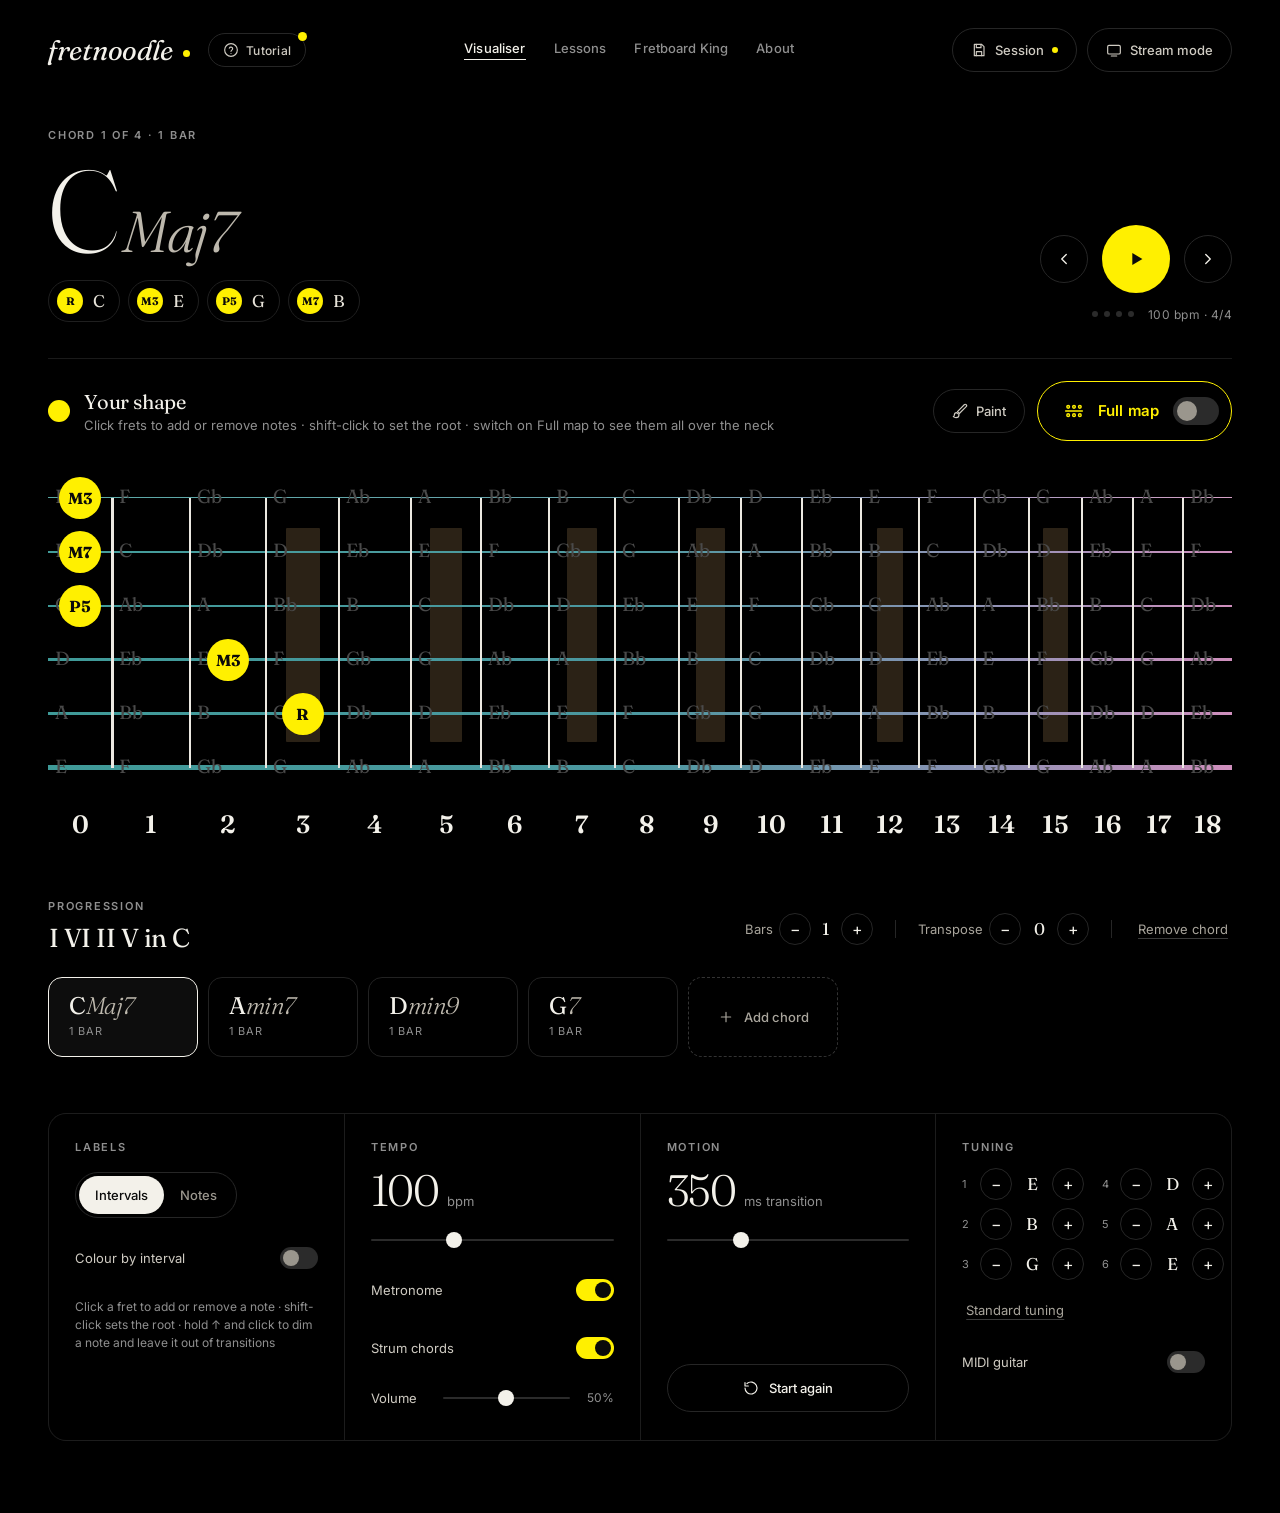
==== commit 5f14fd3d: "Relaunch site: visualiser home, Lessons, Fretboard King and About pages Site - Visualiser is now the" ====
--- a/index.html
+++ b/index.html
@@ -1,216 +1,367 @@
-<!DOCTYPE HTML>
-
-<html>
-	<head>
-		<link rel="icon" type="image/x-icon" href="favicon.ico?v=2"/>ihuy
-		<title>FretNoodle-Home</title>
-		<meta charset="utf-8" />
-		<meta name="viewport" content="width=device-width, initial-scale=1" />
-		<link rel="stylesheet" href="assets/css/main.css" />
-
-		<!-- Google tag (gtag.js) -->
-<script async src="https://www.googletagmanager.com/gtag/js?id=G-CQBNR4ZQDX"></script>
-<script>
-  window.dataLayer = window.dataLayer || [];
-  function gtag(){dataLayer.push(arguments);}
-  gtag('js', new Date());
-
-  gtag('config', 'G-CQBNR4ZQDX');
-</script>
-	
-	</head>
-	
-		
-	 
-	<body>
-
-		 <!--
-			<header id="header" class="alt">
-				<div class="logo"><a href="index.html">FretNoodle <span>fretboard visualizer</span></a></div>
-				<!--<a href="#menu">Menu</a>-->
-			</header>
-		
-		<!-- Nav 
-			<nav id="menu">
-				<ul class="links">
-					<li><a href="index.html">Home</a></li>
-					<li><a href="generic.html">TUTORIALS</a></li>
-					<li><a href="">ELEMENT</a></li>
-				</ul>
-			</nav>
-		-->
-
-		<div class="topnav">
-			<a class="active" href="#home">Home</a>
-			<a href="visualizer.html">visualizer</a>
-			<a href="#">Memory game</a>
-			<a href="tims_tuner.html">Tim's tuner</a>
-		  </div>
-
-		<!--Banner-->
-			<section id="banner">
-				<div class="inner">
-					<header>
-                        
-						<div class="imglogo">
-							<img src="images/logo2.png" alt="" width="300" />
-					    </div>
-                    
-						<h1>FretNoodle</h1>
-						<p>INNOVATIVE SOFTWARE TOOLS FOR GUITAR<br />Take your improvisation, composition and creativity to new heights by exploring new sonic possibilities on the guitar</p>
-					</header>
-				<!--	<a href="generic.html" target="_blank" class="button big scrolly">LETS GO</a>  -->
-				</div>
-			</section>
-		
-				<!-- Section -->
-				<section class="wrapper style1">
-					<div class="inner">
-						<header class="align-center">
-							<h2>WHAT IS FRETNOODLE?</h2>
-							<p>fretnoodle aims to create innovative apps and games to make learning guitar easier,engaging and fun. Check out our tools below! </p>
-						</header>
-						<div class="flex flex-3">
-							<div class="col align-center">
-								<div class="image round fit">
-									<img src="images/inputchordgif.gif" alt="" />
-								</div>
-                                <h3>Fretboard Visualizer</h3>
-								<p>The fretnoodle visualizer simply maps out any inputed note all across the guitar fretboard. This simple yet powerful study tool allows players to visualize any inputed triad, arpeggio or scale all over the neck thus opening up a world of sonic possibilities for improvisation and composition. </p>
-								<a href="visualizer.html" class="button">Lets GO</a> 								</div>
-							<div class="col align-center">
-								<div class="image round fit">
-
-									<img src="images/transitiongif.gif" alt="" />
-								</div>
-								<h3>MEMORIZE THE FRETBOARD</h3>
-								<p>A simple game to help you memorize all the intervallic positions and notes across the fretboard. Playing this game will definitely make sure all the notes and intervals of the fretboard are burned into your memory</p>
-								<a href="#" class="button">COMING SOON</a> 
-							</div>
-							<div class="col align-center">
-								<div class="image round fit">
-									<img src="images/timstuner (1).gif" alt="" />
-								</div>
-								<h3>TIM'S TUNER</h3>
-								<p>A simple yet accurate tuner using machine learning pitch detection. This tuner is built for an alternative tuning system designed by Tim, A beautiful tuning system that puts you in state of flow for beginners and professionals </p>
-							<a href="tims_tuner.html" class="button">Let's Go</a> 
-							</div>
-						</div>
-					</div>
-				</section>
-			-->
-		</div>
-	
-
-		<!-- Main -->
-			<div id="main">
-
-				<!-- Section -->
-					<section class="wrapper style2">
-						<div class="inner">
-							<header class="align-center">
-								<h2>SIGN UP FOR GUITAR LESSONS</h2>
-								<p>Learn to play guitar through Adesh Vinod's unique teaching method. Adesh is the guitar teacher and software developer behind Fretnoodle. He has designed a system to make guitar learning fun & engaging for students of all levels through apps, games and technology</p>
-										
-								
-							</header>
-						
-							<!-- 2 Columns -->
-								<div class="flex flex-2">
-									<!--
-										<div class="col col1">-->
-										<!--<div class="image round fit">-->
-										<!--	<a href="generic.html" class="link"><img src="images/pic01.jpg" alt="" /></a>-->
-										<!--<div style="border-radius:15px; width: 500px; height: 315px; overflow: hidden;">
-									 <iframe width="500" height="315" src="https://www.youtube.com/embed/YA6Ahil7YRY" frameborder="0" allow="accelerometer; autoplay; clipboard-write; encrypted-media; gyroscope; picture-in-picture" allowfullscreen></iframe>
-									   </div>
-									-->
-									   <!--</div>-->
-										
-					
-									<!--</div>-->
-									<div class="col col2">
-									
-										<div class="image round fit">
-											<a href="generic.html" class="link"><img src="images\Guitar_Lesson-1-1024x683-1.jpg" alt="" /></a>
-										</div>
-										
-										
-									<!--	<a href="#" class="button">Learn More</a>-->
-									</div>
-									
-									
-										<div class="col col1 first">
-											<h3>WHAT YOU WILL LEARN</h3>
-										<ol class="links">
-											<li>intervals</li>
-											<li>triads</li>
-											<li>arpegios</li>
-											<li>scales</li>
-											<li>Chords and chord progressions</li>
-											<li>Rhythm and time feel</li>
-											<li>Ear training</li>
-										</ol>
-										
-										<p>Classes will be 1-o-1 online sessions over google meet or zoom for 60 mins<br> CONTACT vinodadesh@gmail.com or whatsapp +91-8139912800 for more details</p>
-										<header class="align-center">
-											<a href="#footer" class="button">CLICK HERE TO SIGN UP</a> 
-											</header>
-										</div>
-									
-								
-								
-						</div>
-					
-					</section>
-
-				
-        
-				<!-- Section -->
-					<section class="wrapper style1">
-						<div class="inner">
-						
-							<div class="flex flex-2">
-								<div class="col col2">
-									<h3>NOTE FROM THE DEVELOPER</h3>
-									<p>Hi<br>
-									I'm Adesh, Im a guitar player and a computer programmer based in Bangalore.I used to teach at the TAAQADEMY music school but currently take private one on one online lessons.
-									<p>I made the visualizer application to help me visualize new shapes and highlight chordtones for tasteful improvisation while playing over key changes. I also use it as a white board to explain concepts to my students.The 'Memorize the fretboard game' is a game i created to help me with the boring task of memorizing the notes and intervallic positions across the fretboard through a fun engaging phone game. I enjoy making useful applications for music and am open to feedback and suggestions. Do drop an email at vinodadesh@gmail.com or message me on instagram/facebook (links to social media at bottom). Please do read the instructions carefully and make the most out of your practice sessions!</p>
-									
-							
-								</div>
-								<div class="col col1 first">
-									<div class="image round fit">
-										<a href="generic.html" class="link"><img src="images/cropfand.jpg" alt="" /></a>
-									</div>
-								</div>
-							</div>
-						</div>
-					</section>
-            
-		
-		<!-- Footer -->
-			<footer id="footer">
-				<div class="copyright">
-					<ul class="icons">
-						<p>CONTACT ME FOR LESSONS OR SUGGESTIONS<br>
-						vinodadesh@gmail.com <br> whatsapp +918139912800</p>
-						<li><a href="https://www.facebook.com/adesh.vinod/" class="icon fa-facebook"><span class="label">Facebook</span></a></li>
-						<li><a href="https://www.instagram.com/adeshvinod/" class="icon fa-instagram"><span class="label">Instagram</span></a></li>
-						
-					</ul>
-					
-				</div>
-			</footer>
-
-		<!-- Scripts -->
-			<script src="assets/js/jquery.min.js"></script>
-			<script src="assets/js/jquery.scrolly.min.js"></script>
-			<script src="assets/js/jquery.scrollex.min.js"></script>
-			<script src="assets/js/skel.min.js"></script>
-			<script src="assets/js/util.js"></script>
-			<script src="assets/js/main.js"></script>
-		
-
-	</body>
+<!doctype html>
+<!--
+  Fretnoodle — Fretboard Visualiser (the site's landing page)
+
+  Enter notes on the fretboard, build a chord progression and map every chord
+  tone across the neck, with animated transitions between chords, metronome
+  playback, guitar sounds, alternate tunings, MIDI guitar input and a paint
+  layer for annotations.
+
+  Markup only. Styles:  assets/css/fretboard-visualiser.css
+               Logic:   assets/js/fretboard-visualiser.js
+               Sounds:  guitar sounds/*.wav
+
+  Every interactive element carries a data-action attribute; the script
+  handles them all through one delegated click listener. Elements marked
+  data-chrome are hidden in stream mode.
+
+  The guided tour (Tutorial button, or the ? key) lives in
+  assets/js/fretboard-tutorial.js. Saving, share links and PDF export (the
+  Session menu) live in assets/js/fretboard-session.js.
+-->
+<html lang="en">
+<head>
+  <meta charset="utf-8">
+  <meta name="viewport" content="width=device-width, initial-scale=1">
+  <title>Fretnoodle — Fretboard visualiser</title>
+  <meta name="description" content="Enter notes on a guitar fretboard, build chord progressions and see every chord tone mapped across the neck.">
+  <link rel="icon" type="image/x-icon" href="favicon.ico?v=2">
+
+  <link rel="preconnect" href="https://fonts.googleapis.com">
+  <link rel="preconnect" href="https://fonts.gstatic.com" crossorigin>
+  <link rel="stylesheet" href="https://fonts.googleapis.com/css2?family=Fraunces:ital,opsz,wght@0,9..144,300..700;1,9..144,300..600&family=Inter:wght@400;500;600&display=swap">
+  <link rel="stylesheet" href="assets/css/fretboard-visualiser.css?v=7">
+
+  <!-- Google tag (gtag.js) -->
+  <script async src="https://www.googletagmanager.com/gtag/js?id=G-CQBNR4ZQDX"></script>
+  <script>
+    window.dataLayer = window.dataLayer || [];
+    function gtag(){dataLayer.push(arguments);}
+    gtag('js', new Date());
+    gtag('config', 'G-CQBNR4ZQDX');
+  </script>
+</head>
+<body>
+<div class="page">
+<div class="container">
+
+  <!-- Header -------------------------------------------------------------- -->
+  <header class="site-header">
+    <div class="header-start">
+      <a class="brand" href="index.html"><span class="brand-word">fretnoodle</span><span class="brand-dot" aria-hidden="true"></span></a>
+      <button type="button" class="btn-tutorial" id="tutorialButton" data-chrome>
+        <svg width="16" height="16" viewBox="0 0 24 24" fill="none" stroke="currentColor" stroke-width="1.75" stroke-linecap="round" stroke-linejoin="round" aria-hidden="true"><circle cx="12" cy="12" r="9.5"/><path d="M9.5 9.2a2.6 2.6 0 0 1 5 .9c0 1.7-2.5 2.3-2.5 3.9"/><path d="M12 17.2h.01"/></svg>
+        <span>Tutorial</span>
+        <span class="tutorial-new-dot" id="tutorialNewDot" aria-hidden="true" hidden></span>
+      </button>
+    </div>
+    <nav class="site-nav" aria-label="Main" data-chrome>
+      <a href="index.html" aria-current="page">Visualiser</a>
+      <a href="lessons.html">Lessons</a>
+      <a href="fretboard-king.html">Fretboard King</a>
+      <a href="about.html">About</a>
+    </nav>
+    <div class="header-end">
+      <div class="session-menu" data-chrome>
+        <button type="button" class="btn-pill" id="sessionButton" aria-expanded="false" aria-controls="sessionPanel">
+          <svg width="16" height="16" viewBox="0 0 24 24" fill="none" stroke="currentColor" stroke-width="1.75" stroke-linecap="round" stroke-linejoin="round" aria-hidden="true"><path d="M5 3.5h11l3.5 3.5v13.5H5z"/><path d="M8 3.5v5h7v-5"/><path d="M8 20.5v-6h8v6"/></svg>
+          <span>Session</span>
+          <span class="session-saved-dot" id="sessionSavedDot" aria-hidden="true"></span>
+        </button>
+
+        <!-- Save / open / share / export (fretboard-session.js) -->
+        <div class="session-panel" id="sessionPanel" hidden>
+          <div class="session-status">
+            <span class="eyebrow">This session</span>
+            <span class="hint" id="sessionStatus">Saved automatically in this browser</span>
+          </div>
+
+          <!-- Asked before saving a file or a PDF -->
+          <form class="session-name-step" id="sessionNameStep" hidden>
+            <label class="eyebrow" for="sessionNameInput">Name this progression</label>
+            <input id="sessionNameInput" class="session-name-input" type="text" maxlength="80" autocomplete="off" spellcheck="false" placeholder="e.g. Blues in A">
+            <span class="hint">Used for the file name and the PDF title.</span>
+            <div class="session-name-actions">
+              <button type="button" class="btn-small" id="sessionNameCancel">Cancel</button>
+              <button type="submit" class="btn-small is-primary" id="sessionNameConfirm">Save</button>
+            </div>
+          </form>
+
+          <div class="session-items" id="sessionItems">
+          <button type="button" class="session-item" id="sessionSaveFile">
+            <svg width="18" height="18" viewBox="0 0 24 24" fill="none" stroke="currentColor" stroke-width="1.75" stroke-linecap="round" stroke-linejoin="round" aria-hidden="true"><path d="M12 4v11"/><path d="M7.5 10.5L12 15l4.5-4.5"/><path d="M4.5 19.5h15"/></svg>
+            <span><strong>Save as file</strong><span>A .json you can open later or on another device</span></span>
+            <kbd>⌘S</kbd>
+          </button>
+          <button type="button" class="session-item" id="sessionOpenFile">
+            <svg width="18" height="18" viewBox="0 0 24 24" fill="none" stroke="currentColor" stroke-width="1.75" stroke-linecap="round" stroke-linejoin="round" aria-hidden="true"><path d="M3.5 6.5v12h17v-10h-9l-2-2z"/></svg>
+            <span><strong>Open file</strong><span>Load a session saved from Fretnoodle</span></span>
+            <kbd>⌘O</kbd>
+          </button>
+          <button type="button" class="session-item" id="sessionShare">
+            <svg width="18" height="18" viewBox="0 0 24 24" fill="none" stroke="currentColor" stroke-width="1.75" stroke-linecap="round" stroke-linejoin="round" aria-hidden="true"><path d="M10 14a4 4 0 0 0 5.7 0l3-3a4 4 0 0 0-5.7-5.7l-1 1"/><path d="M14 10a4 4 0 0 0-5.7 0l-3 3a4 4 0 0 0 5.7 5.7l1-1"/></svg>
+            <span><strong>Copy share link</strong><span>Opens this progression, drawings included, for anyone</span></span>
+          </button>
+          <div class="share-link" id="shareLinkRow" hidden>
+            <input type="text" id="shareLinkInput" readonly aria-label="Share link">
+            <button type="button" class="btn-small" id="shareLinkCopy">Copy</button>
+          </div>
+          <button type="button" class="session-item" id="sessionPdf">
+            <svg width="18" height="18" viewBox="0 0 24 24" fill="none" stroke="currentColor" stroke-width="1.75" stroke-linecap="round" stroke-linejoin="round" aria-hidden="true"><path d="M6 2.5h8.5l4 4v15H6z"/><path d="M14 2.5v4.5h4.5"/><path d="M9 12.5h6M9 16h6"/></svg>
+            <span><strong>Export PDF</strong><span>Lesson notes: every chord, its full map and your drawings</span></span>
+          </button>
+          </div>
+          <input type="file" id="sessionFileInput" accept=".json,application/json" hidden>
+        </div>
+      </div>
+      <button type="button" class="btn-pill" data-action="toggleStreamMode" aria-pressed="false">
+        <svg width="16" height="16" viewBox="0 0 24 24" fill="none" stroke="currentColor" stroke-width="1.75" stroke-linecap="round" stroke-linejoin="round" aria-hidden="true"><rect x="2.5" y="5" width="19" height="13" rx="2"/><path d="M8 21h8"/></svg>
+        <span id="streamModeLabel">Stream mode</span>
+      </button>
+    </div>
+  </header>
+
+  <!-- Current chord and transport ------------------------------------------ -->
+  <section class="hero" aria-label="Current chord">
+    <div class="hero-main">
+      <div class="eyebrow" id="chordPosition"></div>
+      <h1 class="chord-name" id="chordName"></h1>
+      <div class="tone-row">
+        <div class="tone-chips" id="toneChips"></div>
+        <!-- "Did you mean …?" root suggestion (see Root hint in fretboard-visualiser.js) -->
+        <div class="root-hint" id="rootHint" role="status" aria-live="polite" hidden></div>
+      </div>
+    </div>
+    <div class="hero-transport">
+      <div class="transport-buttons">
+        <button type="button" class="btn-circle" data-action="previousChord" aria-label="Previous chord">
+          <svg width="18" height="18" viewBox="0 0 24 24" fill="none" stroke="currentColor" stroke-width="1.75" stroke-linecap="round" stroke-linejoin="round" aria-hidden="true"><path d="M15 18l-6-6 6-6"/></svg>
+        </button>
+        <button type="button" class="btn-play" data-action="togglePlayback" aria-label="Play" id="playButton"></button>
+        <button type="button" class="btn-circle" data-action="nextChord" aria-label="Next chord">
+          <svg width="18" height="18" viewBox="0 0 24 24" fill="none" stroke="currentColor" stroke-width="1.75" stroke-linecap="round" stroke-linejoin="round" aria-hidden="true"><path d="M9 18l6-6-6-6"/></svg>
+        </button>
+      </div>
+      <div class="meter">
+        <div class="beat-dots" id="beatDots" aria-hidden="true"><span></span><span></span><span></span><span></span></div>
+        <span id="meterLabel"></span>
+      </div>
+    </div>
+  </section>
+
+  <!-- Full map bar --------------------------------------------------------- -->
+  <div class="map-bar">
+    <div class="map-bar-text-group">
+      <span class="map-legend-dot" id="mapLegendDot" aria-hidden="true"></span>
+      <div class="map-bar-text">
+        <span class="map-bar-title" id="mapBarTitle"></span>
+        <span class="map-bar-caption" id="mapBarCaption"></span>
+      </div>
+    </div>
+    <div class="map-bar-controls">
+      <button type="button" class="btn-pill" data-action="togglePaintMode" aria-pressed="false">
+        <svg width="16" height="16" viewBox="0 0 24 24" fill="none" stroke="currentColor" stroke-width="1.75" stroke-linecap="round" stroke-linejoin="round" aria-hidden="true"><path d="M18.4 2.6a2 2 0 0 1 2.9 2.9L11 15.8 8.2 13z"/><path d="M7 14.5c-2 0-3.5 1.6-3.5 3.5 0 1.3-.7 2.2-1.5 2.5 1 .9 2.4 1.5 4 1.5 2.5 0 4.5-2 4.5-4.5z"/></svg>
+        <span>Paint</span>
+      </button>
+      <button type="button" class="full-map-switch" role="switch" aria-checked="false" data-action="toggleFullMap">
+        <svg width="20" height="20" viewBox="0 0 24 24" fill="none" stroke="currentColor" stroke-width="1.75" stroke-linecap="round" stroke-linejoin="round" aria-hidden="true"><circle cx="5" cy="7" r="1.6"/><circle cx="12" cy="7" r="1.6"/><circle cx="19" cy="7" r="1.6"/><circle cx="5" cy="17" r="1.6"/><circle cx="12" cy="17" r="1.6"/><circle cx="19" cy="17" r="1.6"/><path d="M2 12h20"/></svg>
+        <span>Full map</span>
+        <span class="switch-track" aria-hidden="true"><span class="switch-knob"></span></span>
+      </button>
+    </div>
+  </div>
+
+  <!-- Paint toolbar (paint mode only) --------------------------------------- -->
+  <div class="paint-toolbar" id="paintToolbar" hidden>
+    <div class="brush-colors" role="group" aria-label="Brush colour">
+      <button type="button" class="brush-color" data-action="selectBrushColor" data-value="0" aria-label="Orange" style="background:#FF8C00"></button>
+      <button type="button" class="brush-color" data-action="selectBrushColor" data-value="1" aria-label="Blue" style="background:#66B2FF"></button>
+      <button type="button" class="brush-color" data-action="selectBrushColor" data-value="2" aria-label="Pink" style="background:#FF3399"></button>
+    </div>
+    <div class="segmented" role="group" aria-label="Stroke">
+      <button type="button" data-action="selectBrushWidth" data-value="thin" aria-pressed="true">Thin</button>
+      <button type="button" data-action="selectBrushWidth" data-value="thick" aria-pressed="false">Thick</button>
+    </div>
+    <button type="button" class="switch" role="switch" aria-checked="false" data-action="toggleEraser">
+      <span>Eraser</span>
+      <span class="switch-track" aria-hidden="true"><span class="switch-knob"></span></span>
+    </button>
+    <button type="button" class="btn-small" data-action="clearDrawing">Clear drawing</button>
+    <span class="hint">Hold shift while drawing to draw on every chord</span>
+  </div>
+
+  <!-- Fretboard ------------------------------------------------------------ -->
+  <section class="fretboard-scroll" aria-label="Fretboard">
+    <div class="fretboard-frame" id="fretboardFrame">
+      <div class="fretboard" id="fretboard">
+        <div class="strings" aria-hidden="true">
+          <div class="string string-1"></div>
+          <div class="string string-2"></div>
+          <div class="string string-3"></div>
+          <div class="string string-4"></div>
+          <div class="string string-5"></div>
+          <div class="string string-6"></div>
+        </div>
+        <div class="transition-layer" id="transitionLayer" aria-hidden="true"></div>
+        <!-- fret columns are generated by the script -->
+      </div>
+      <div class="fret-numbers" id="fretNumbers" aria-hidden="true"></div>
+      <div class="paint-layer" id="paintLayer" hidden></div>
+    </div>
+  </section>
+
+  <!-- Progression ---------------------------------------------------------- -->
+  <section class="progression" aria-label="Progression" id="progression">
+    <div class="progression-header">
+      <div class="progression-title">
+        <h2 class="eyebrow"><label for="progressionName">Progression</label></h2>
+        <input id="progressionName" class="progression-name" type="text" maxlength="80" placeholder="Untitled progression" autocomplete="off" spellcheck="false">
+      </div>
+      <div class="progression-toolbar">
+        <div class="stepper">
+          <span>Bars</span>
+          <button type="button" class="btn-step" data-action="decreaseBars" aria-label="Fewer bars">−</button>
+          <span class="stepper-value" id="barsValue"></span>
+          <button type="button" class="btn-step" data-action="increaseBars" aria-label="More bars">+</button>
+        </div>
+        <span class="toolbar-separator" aria-hidden="true"></span>
+        <div class="stepper">
+          <span>Transpose</span>
+          <button type="button" class="btn-step" data-action="transposeDown" aria-label="Transpose down a semitone">−</button>
+          <span class="stepper-value is-wide" id="transposeValue"></span>
+          <button type="button" class="btn-step" data-action="transposeUp" aria-label="Transpose up a semitone">+</button>
+        </div>
+        <span class="toolbar-separator" aria-hidden="true"></span>
+        <button type="button" class="btn-link" data-action="removeChord">Remove chord</button>
+      </div>
+    </div>
+
+    <div class="chord-cards">
+      <div class="chord-card-list" id="chordCardList"></div>
+      <button type="button" class="add-chord-card" data-action="toggleChordPicker" aria-expanded="false" id="addChordCard">
+        <svg width="16" height="16" viewBox="0 0 24 24" fill="none" stroke="currentColor" stroke-width="1.75" stroke-linecap="round" aria-hidden="true"><path d="M12 5v14M5 12h14"/></svg>
+        <span>Add chord</span>
+      </button>
+    </div>
+
+    <div class="chord-picker" id="chordPicker" hidden>
+      <div class="picker-row">
+        <div class="eyebrow">Root</div>
+        <div class="picker-options" id="pickerRootOptions"></div>
+      </div>
+      <div class="picker-row">
+        <div class="eyebrow">Chord</div>
+        <div class="picker-options" id="pickerQualityOptions"></div>
+      </div>
+      <div class="picker-row">
+        <div class="eyebrow">Scale</div>
+        <div class="picker-options" id="pickerScaleOptions"></div>
+      </div>
+      <div class="picker-footer">
+        <div class="picker-preview" id="pickerPreview"></div>
+        <div class="picker-actions">
+          <button type="button" class="btn-outline" data-action="toggleChordPicker">Cancel</button>
+          <button type="button" class="btn-outline" data-action="addBlankChord">Blank chord</button>
+          <button type="button" class="btn-primary" data-action="addPickedChord">Add to progression</button>
+        </div>
+      </div>
+    </div>
+  </section>
+
+  <!-- Settings ------------------------------------------------------------- -->
+  <section class="settings" aria-label="Settings" data-chrome>
+
+    <div class="settings-cell is-labels">
+      <div class="eyebrow">Labels</div>
+      <div class="segmented" role="group" aria-label="Dot labels">
+        <button type="button" data-action="setLabelMode" data-value="intervals" aria-pressed="true">Intervals</button>
+        <button type="button" data-action="setLabelMode" data-value="notes" aria-pressed="false">Notes</button>
+      </div>
+      <button type="button" class="switch" role="switch" aria-checked="false" data-action="toggleColorByInterval">
+        <span>Colour by interval</span>
+        <span class="switch-track" aria-hidden="true"><span class="switch-knob"></span></span>
+      </button>
+      <div class="interval-legend" id="intervalLegend" hidden></div>
+      <div class="hint">Click a fret to add or remove a note · shift-click sets the root · hold ↑ and click to dim a note and leave it out of transitions</div>
+    </div>
+
+    <div class="settings-cell">
+      <div class="eyebrow">Tempo</div>
+      <div class="big-value"><label for="tempoSlider" id="tempoValue">100</label><span>bpm</span></div>
+      <input id="tempoSlider" type="range" min="40" max="220" step="1" value="100">
+      <button type="button" class="switch" role="switch" aria-checked="true" data-action="toggleMetronome">
+        <span>Metronome</span>
+        <span class="switch-track" aria-hidden="true"><span class="switch-knob"></span></span>
+      </button>
+      <button type="button" class="switch" role="switch" aria-checked="true" data-action="toggleStrum">
+        <span>Strum chords</span>
+        <span class="switch-track" aria-hidden="true"><span class="switch-knob"></span></span>
+      </button>
+      <div class="volume-row">
+        <label for="volumeSlider">Volume</label>
+        <input id="volumeSlider" type="range" min="0" max="1" step="0.05" value="0.5">
+        <output for="volumeSlider" id="volumeValue">50%</output>
+      </div>
+    </div>
+
+    <div class="settings-cell">
+      <div class="eyebrow">Motion</div>
+      <div class="big-value"><label for="transitionSlider" id="transitionValue">350</label><span>ms transition</span></div>
+      <input id="transitionSlider" type="range" min="0" max="1200" step="25" value="350">
+      <div class="settings-spacer"></div>
+      <button type="button" class="btn-start-again" data-action="startAgain">
+        <svg width="16" height="16" viewBox="0 0 24 24" fill="none" stroke="currentColor" stroke-width="1.75" stroke-linecap="round" stroke-linejoin="round" aria-hidden="true"><path d="M3 12a9 9 0 1 0 3-6.7"/><path d="M3 4v5h5"/></svg>
+        <span>Start again</span>
+      </button>
+    </div>
+
+    <div class="settings-cell">
+      <div class="eyebrow">Tuning</div>
+      <div class="tuning-grid" id="tuningGrid"></div>
+      <button type="button" class="btn-link is-standalone" data-action="resetTuning">Standard tuning</button>
+      <button type="button" class="switch" role="switch" aria-checked="false" data-action="toggleMidi">
+        <span>MIDI guitar</span>
+        <span class="switch-track" aria-hidden="true"><span class="switch-knob"></span></span>
+      </button>
+      <div class="hint" id="midiStatus" hidden></div>
+    </div>
+
+  </section>
+
+</div>
+</div>
+
+<!-- Tutorial (fretboard-tutorial.js fills the card for each step) --------- -->
+<div class="tour" id="tour" hidden>
+  <div class="tour-spotlight" id="tourSpotlight" aria-hidden="true"></div>
+  <div class="tour-card" id="tourCard" role="dialog" aria-modal="false" aria-labelledby="tourTitle" tabindex="-1">
+    <div class="tour-card-top">
+      <span class="eyebrow" id="tourEyebrow"></span>
+      <button type="button" class="tour-close" id="tourClose" aria-label="Close tutorial">
+        <svg width="16" height="16" viewBox="0 0 24 24" fill="none" stroke="currentColor" stroke-width="1.75" stroke-linecap="round" aria-hidden="true"><path d="M6 6l12 12M18 6L6 18"/></svg>
+      </button>
+    </div>
+    <h2 class="tour-title" id="tourTitle"></h2>
+    <div class="tour-body" id="tourBody"></div>
+    <div class="tour-task-slot" id="tourTaskSlot"></div>
+    <div class="tour-footer">
+      <div class="tour-progress" id="tourProgress" aria-hidden="true"></div>
+      <div class="tour-buttons">
+        <button type="button" class="btn-small" id="tourBack">Back</button>
+        <button type="button" class="btn-small" id="tourNext">Next</button>
+      </div>
+    </div>
+  </div>
+</div>
+
+<!-- Messages from saving and loading -->
+<div class="toast" id="toast" role="status" aria-live="polite" hidden>
+  <span id="toastText"></span>
+  <button type="button" class="toast-action" id="toastAction" hidden></button>
+</div>
+
+<script src="assets/js/fretboard-visualiser.js?v=8"></script>
+<script src="assets/js/fretboard-session.js?v=7"></script>
+<script src="assets/js/fretboard-tutorial.js?v=7"></script>
+</body>
 </html>
--- a/assets/css/fretboard-visualiser.css
+++ b/assets/css/fretboard-visualiser.css
@@ -0,0 +1,1166 @@
+/*
+ * Fretnoodle — Fretboard Visualiser
+ * Styles for index.html (the visualiser).
+ *
+ * Values follow the Fretnoodle Visualiser design handoff (sections 3–6).
+ * The accent colour and dot transition time are CSS variables so the
+ * script can change them at runtime.
+ *
+ * Contents
+ *   1. Tokens and base
+ *   2. Shared controls (buttons, switches, segmented control, sliders)
+ *   3. Header
+ *   4. Chord hero and transport
+ *   5. Full map bar and paint toolbar
+ *   6. Fretboard
+ *   7. Progression and chord picker
+ *   8. Settings panel
+ *   9. Tutorial
+ *  10. Session menu and toast
+ *  11. Responsive
+ */
+
+/* 1. Tokens and base ------------------------------------------------------ */
+
+:root {
+  --accent: #FFF000;
+  --dot-transition: 350ms;   /* set from the Motion slider */
+}
+
+* { box-sizing: border-box; }
+
+body {
+  margin: 0;
+  background: #000;
+  color: #f3f1ea;
+  font-family: Inter, system-ui, sans-serif;
+  -webkit-font-smoothing: antialiased;
+}
+
+a { color: #f3f1ea; }
+a:hover { color: #ffffff; }
+
+button { font: inherit; cursor: pointer; color: inherit; }
+button:focus-visible,
+a:focus-visible { outline: 2px solid var(--accent); outline-offset: 3px; }
+
+[hidden] { display: none !important; }
+
+.page { min-height: 100vh; }
+.container { max-width: 1360px; margin: 0 auto; padding: 0 clamp(16px, 4vw, 48px) 72px; }
+
+.eyebrow {
+  margin: 0;
+  font-size: 11px;
+  font-weight: 600;
+  letter-spacing: .16em;
+  text-transform: uppercase;
+  color: #8f8f8f;
+}
+
+.hint { font-size: 12px; line-height: 1.5; color: #8f8f8f; }
+
+/* 2. Shared controls ------------------------------------------------------ */
+
+/* Range sliders */
+input[type=range] {
+  -webkit-appearance: none;
+  appearance: none;
+  width: 100%;
+  height: 28px;
+  margin: 0;
+  background: transparent;
+  cursor: pointer;
+}
+input[type=range]::-webkit-slider-runnable-track { height: 2px; background: #2b2b2b; border-radius: 2px; }
+input[type=range]::-webkit-slider-thumb {
+  -webkit-appearance: none;
+  appearance: none;
+  width: 16px;
+  height: 16px;
+  margin-top: -7px;
+  border: 0;
+  border-radius: 50%;
+  background: #f3f1ea;
+}
+input[type=range]::-moz-range-track { height: 2px; background: #2b2b2b; border-radius: 2px; }
+input[type=range]::-moz-range-thumb { width: 16px; height: 16px; border: 0; border-radius: 50%; background: #f3f1ea; }
+input[type=range]:focus-visible { outline: none; }
+input[type=range]:focus-visible::-webkit-slider-thumb { box-shadow: 0 0 0 5px rgba(255, 240, 0, .3); }
+input[type=range]:focus-visible::-moz-range-thumb { box-shadow: 0 0 0 5px rgba(255, 240, 0, .3); }
+
+/* Pill with an outline (Stream mode, Paint) */
+.btn-pill {
+  display: flex;
+  align-items: center;
+  gap: 8px;
+  min-height: 44px;
+  padding: 0 18px;
+  border: 1px solid #262626;
+  border-radius: 999px;
+  background: transparent;
+  color: #cfcbc2;
+  font-size: 13px;
+  font-weight: 500;
+}
+.btn-pill[aria-pressed=true] { border-color: #f3f1ea; color: #f3f1ea; }
+
+.btn-outline {
+  min-height: 44px;
+  padding: 0 20px;
+  border: 1px solid #262626;
+  border-radius: 999px;
+  background: transparent;
+  color: #cfcbc2;
+  font-size: 13px;
+  font-weight: 500;
+}
+
+.btn-primary {
+  min-height: 44px;
+  padding: 0 22px;
+  border: 0;
+  border-radius: 999px;
+  background: var(--accent);
+  color: #0a0a0a;
+  font-size: 13px;
+  font-weight: 600;
+}
+
+.btn-small {
+  min-height: 32px;
+  padding: 0 14px;
+  border: 1px solid #262626;
+  border-radius: 999px;
+  background: transparent;
+  color: #cfcbc2;
+  font-size: 13px;
+  font-weight: 500;
+}
+
+/* 32px round − / + stepper button */
+.btn-step {
+  width: 32px;
+  height: 32px;
+  padding: 0;
+  border: 1px solid #262626;
+  border-radius: 50%;
+  background: transparent;
+  color: #f3f1ea;
+  font-size: 16px;
+  line-height: 1;
+}
+
+.btn-link {
+  min-height: 32px;
+  padding: 0 4px;
+  border: 0;
+  background: transparent;
+  color: #a9a59c;
+  font-size: 13px;
+  text-decoration: underline;
+  text-underline-offset: 4px;
+  text-decoration-color: #3a3a3a;
+}
+.btn-link.is-standalone { align-self: flex-start; }
+
+/* Small switch: the whole row is a role="switch" button */
+.switch {
+  display: flex;
+  align-items: center;
+  justify-content: space-between;
+  gap: 12px;
+  min-height: 44px;
+  padding: 0;
+  border: 0;
+  background: transparent;
+  color: #cfcbc2;
+  font-size: 13px;
+  text-align: left;
+}
+.switch .switch-track {
+  position: relative;
+  flex: none;
+  width: 38px;
+  height: 22px;
+  border-radius: 999px;
+  background: #2b2b2b;
+  transition: background 200ms;
+}
+.switch .switch-knob {
+  position: absolute;
+  top: 3px;
+  left: 3px;
+  width: 16px;
+  height: 16px;
+  border-radius: 50%;
+  background: #9a968d;
+  transition: transform 200ms, background 200ms;
+}
+.switch[aria-checked=true] .switch-track { background: var(--accent); }
+.switch[aria-checked=true] .switch-knob { background: #0a0a0a; transform: translateX(16px); }
+
+/* Segmented control (Intervals / Notes, Thin / Thick) */
+.segmented {
+  display: flex;
+  align-self: flex-start;
+  padding: 3px;
+  border: 1px solid #262626;
+  border-radius: 999px;
+}
+.segmented button {
+  min-height: 38px;
+  padding: 0 16px;
+  border: 0;
+  border-radius: 999px;
+  background: transparent;
+  color: #9a968d;
+  font-size: 13px;
+  font-weight: 500;
+  transition: background 200ms, color 200ms;
+}
+.segmented button[aria-pressed=true] { background: #f3f1ea; color: #0a0a0a; }
+
+/* Label · − · value · + */
+.stepper { display: flex; align-items: center; gap: 6px; }
+.stepper-value {
+  min-width: 18px;
+  text-align: center;
+  color: #f3f1ea;
+  font-family: Fraunces, Georgia, serif;
+  font-size: 17px;
+}
+.stepper-value.is-wide { min-width: 24px; }   /* fits "+11" */
+
+/* 3. Header --------------------------------------------------------------- */
+
+.site-header {
+  display: flex;
+  flex-wrap: wrap;
+  align-items: center;
+  justify-content: space-between;
+  gap: 16px 32px;
+  padding: 28px 0 8px;
+}
+
+.header-start { display: flex; align-items: center; gap: 18px; }
+.header-end { display: flex; align-items: center; gap: 10px; }
+
+.brand { display: flex; align-items: center; gap: 10px; color: #f3f1ea; text-decoration: none; }
+.brand-word {
+  font-family: Fraunces, Georgia, serif;
+  font-style: italic;
+  font-weight: 400;
+  font-size: 28px;
+  letter-spacing: -.01em;
+}
+.brand-dot { width: 7px; height: 7px; margin-top: 6px; border-radius: 50%; background: var(--accent); }
+
+.site-nav { display: flex; flex-wrap: wrap; gap: 4px 28px; font-size: 13px; font-weight: 500; letter-spacing: .01em; }
+.site-nav a { padding-bottom: 3px; color: #8f8f8f; text-decoration: none; }
+.site-nav a[aria-current=page] { color: #f3f1ea; border-bottom: 1px solid #f3f1ea; }
+
+/* 4. Chord hero and transport --------------------------------------------- */
+
+.hero {
+  display: flex;
+  flex-wrap: wrap;
+  align-items: flex-end;
+  justify-content: space-between;
+  gap: 32px;
+  padding: 48px 0 36px;
+}
+.hero-main { display: flex; flex-direction: column; gap: 20px; min-width: 0; }
+
+.chord-name {
+  margin: 0;
+  font-family: Fraunces, Georgia, serif;
+  font-weight: 300;
+  font-size: clamp(72px, 9vw, 128px);
+  line-height: .85;
+  letter-spacing: -.045em;
+  color: #f3f1ea;
+}
+.chord-name .chord-quality {
+  margin-left: .12em;
+  font-style: italic;
+  font-weight: 300;
+  font-size: .5em;
+  letter-spacing: -.02em;
+  color: #bdb8ad;
+}
+
+.tone-chips { display: flex; flex-wrap: wrap; gap: 8px; }
+.tone-chip {
+  display: flex;
+  align-items: center;
+  gap: 10px;
+  padding: 7px 14px 7px 8px;
+  border: 1px solid #1f1f1f;
+  border-radius: 999px;
+}
+.tone-chip-interval {
+  display: flex;
+  align-items: center;
+  justify-content: center;
+  width: 26px;
+  height: 26px;
+  border-radius: 50%;
+  color: #0a0a0a;
+  font-family: Fraunces, Georgia, serif;
+  font-weight: 700;
+  font-size: 11px;
+}
+.tone-chip.is-excluded .tone-chip-interval { opacity: .3; }
+.tone-chip-note { font-family: Fraunces, Georgia, serif; font-size: 17px; color: #e7e3d9; }
+
+.hero-transport { display: flex; flex-direction: column; align-items: flex-end; gap: 14px; }
+.transport-buttons { display: flex; align-items: center; gap: 14px; }
+
+.btn-circle {
+  display: flex;
+  align-items: center;
+  justify-content: center;
+  width: 48px;
+  height: 48px;
+  border: 1px solid #262626;
+  border-radius: 50%;
+  background: transparent;
+  color: #f3f1ea;
+}
+.btn-play {
+  display: flex;
+  align-items: center;
+  justify-content: center;
+  width: 68px;
+  height: 68px;
+  border: 0;
+  border-radius: 50%;
+  background: var(--accent);
+  color: #0a0a0a;
+}
+
+.meter { display: flex; align-items: center; gap: 14px; font-size: 12px; letter-spacing: .04em; color: #8f8f8f; }
+.beat-dots { display: flex; gap: 6px; }
+.beat-dots span { width: 6px; height: 6px; border-radius: 50%; background: #2b2b2b; transition: background 80ms; }
+.beat-dots span.is-on { background: var(--accent); }
+
+/* 5. Full map bar and paint toolbar --------------------------------------- */
+
+.map-bar {
+  display: flex;
+  flex-wrap: wrap;
+  align-items: center;
+  justify-content: space-between;
+  gap: 16px 24px;
+  padding: 22px 0;
+  border-top: 1px solid #1a1a1a;
+}
+.map-bar-text-group { display: flex; align-items: center; gap: 14px; min-width: 0; }
+.map-bar-controls { display: flex; flex-wrap: wrap; align-items: center; gap: 12px; }
+
+.map-legend-dot {
+  flex: none;
+  width: 22px;
+  height: 22px;
+  border-radius: 50%;
+  background: var(--accent);
+  box-shadow: 0 0 0 0 rgba(255, 255, 255, 0);
+  transition: box-shadow 200ms;
+}
+.map-legend-dot.is-ringed { box-shadow: 0 0 0 3px #ffffff; }
+
+.map-bar-text { display: flex; flex-direction: column; gap: 3px; min-width: 0; }
+.map-bar-title { font-family: Fraunces, Georgia, serif; font-size: 20px; letter-spacing: -.01em; color: #f3f1ea; }
+.map-bar-caption { font-size: 13px; color: #8f8f8f; }
+
+/* Full map: the hero control */
+.full-map-switch {
+  display: flex;
+  align-items: center;
+  gap: 14px;
+  min-height: 60px;
+  padding: 0 12px 0 26px;
+  border: 1.5px solid var(--accent);
+  border-radius: 999px;
+  background: transparent;
+  color: var(--accent);
+  font-size: 15px;
+  font-weight: 600;
+  letter-spacing: .01em;
+  transition: background 220ms, color 220ms;
+}
+.full-map-switch .switch-track {
+  position: relative;
+  flex: none;
+  width: 46px;
+  height: 28px;
+  border-radius: 999px;
+  background: #2b2b2b;
+  transition: background 220ms;
+}
+.full-map-switch .switch-knob {
+  position: absolute;
+  top: 4px;
+  left: 4px;
+  width: 20px;
+  height: 20px;
+  border-radius: 50%;
+  background: #9a968d;
+  transition: transform 220ms cubic-bezier(.2, .9, .25, 1.1), background 220ms;
+}
+/* While Full map is off, the switch (border, label and icon) breathes to invite a click */
+.full-map-switch[aria-checked=false] { animation: full-map-glow 2.4s ease-in-out infinite; }
+.full-map-switch[aria-checked=false] > svg { animation: full-map-icon-glow 2.4s ease-in-out infinite; }
+@keyframes full-map-glow {
+  0%, 100% {
+    box-shadow: 0 0 0 0 rgba(255, 240, 0, 0), 0 0 10px 0 rgba(255, 240, 0, .22);
+    text-shadow: 0 0 4px rgba(255, 240, 0, .35);
+  }
+  50% {
+    box-shadow: 0 0 0 5px rgba(255, 240, 0, .16), 0 0 40px 6px rgba(255, 240, 0, .5);
+    text-shadow: 0 0 8px rgba(255, 240, 0, .95), 0 0 20px rgba(255, 240, 0, .7);
+  }
+}
+@keyframes full-map-icon-glow {
+  0%, 100% { filter: drop-shadow(0 0 2px rgba(255, 240, 0, .4)); }
+  50%      { filter: drop-shadow(0 0 6px rgba(255, 240, 0, .95)); }
+}
+@media (prefers-reduced-motion: reduce) {
+  .full-map-switch[aria-checked=false],
+  .full-map-switch[aria-checked=false] > svg { animation: none; }
+  .full-map-switch[aria-checked=false] {
+    box-shadow: 0 0 0 4px rgba(255, 240, 0, .14), 0 0 30px 4px rgba(255, 240, 0, .45);
+    text-shadow: 0 0 8px rgba(255, 240, 0, .8);
+  }
+}
+.full-map-switch[aria-checked=true] { background: var(--accent); color: #0a0a0a; }
+.full-map-switch[aria-checked=true] .switch-track { background: #0a0a0a; }
+.full-map-switch[aria-checked=true] .switch-knob { background: var(--accent); transform: translateX(18px); }
+
+/* Paint toolbar (visible in paint mode) */
+.paint-toolbar {
+  display: flex;
+  flex-wrap: wrap;
+  align-items: center;
+  gap: 12px 22px;
+  padding: 0 0 22px;
+  font-size: 13px;
+  color: #a9a59c;
+}
+.paint-toolbar .switch { min-height: 32px; }
+.brush-colors { display: flex; align-items: center; gap: 8px; }
+.brush-color { width: 32px; height: 32px; padding: 0; border: 0; border-radius: 50%; }
+.brush-color[aria-pressed=true] { box-shadow: 0 0 0 2px #000, 0 0 0 3px #f3f1ea; }
+
+/* 6. Fretboard ------------------------------------------------------------ */
+
+/* Scroll box: the board never shrinks below 1100px */
+.fretboard-scroll {
+  overflow-x: auto;
+  margin: 0 -8px;
+  padding: 8px 8px 4px;
+  scrollbar-width: thin;
+  scrollbar-color: #2b2b2b transparent;
+}
+.fretboard-scroll::-webkit-scrollbar { height: 6px; }
+.fretboard-scroll::-webkit-scrollbar-thumb { background: #2b2b2b; border-radius: 6px; }
+
+.fretboard-frame { position: relative; min-width: 1100px; }
+
+/* 19 fret columns over an absolutely positioned string layer.
+   Z-order: inlays 0 · strings and fret wires 1 · note names 2 · dots 3 · MIDI rings 4 */
+.fretboard { position: relative; display: flex; height: 324px; isolation: isolate; }
+
+.strings { position: absolute; inset: 0; z-index: 1; pointer-events: none; }
+.string { position: absolute; left: 0; right: 0; }
+.string-1 { top: 26px;    height: 1.5px; background: linear-gradient(90deg, #5aa9a6 0%, #6aa3ad 50%, #a59bc0 78%, #d6a0c6 100%); }
+.string-2 { top: 80px;    height: 2px;   background: linear-gradient(90deg, #429c99 0%, #4f9aa1 50%, #8f93b6 78%, #cf8fbd 100%); }
+.string-3 { top: 134px;   height: 2.5px; background: linear-gradient(90deg, #3f9a98 0%, #4c98a0 50%, #8c93b5 78%, #cf8fbd 100%); }
+.string-4 { top: 187.5px; height: 3px;   background: linear-gradient(90deg, #3f9a98 0%, #4c98a0 50%, #8c93b5 78%, #cf8fbd 100%); }
+.string-5 { top: 241px;   height: 3.5px; background: linear-gradient(90deg, #3f9a98 0%, #4c98a0 50%, #8c93b5 78%, #cf8fbd 100%); }
+.string-6 { top: 294.5px; height: 4.5px; background: linear-gradient(90deg, #3f9a98 0%, #4c98a0 50%, #8c93b5 78%, #cf8fbd 100%); }
+
+.fret-column { position: relative; min-width: 0; }
+
+.fret-inlay {
+  position: absolute;
+  z-index: 0;
+  left: 27%;
+  right: 27%;
+  top: 57px;
+  height: 214px;
+  border-radius: 1px;
+  background: #2b2216;
+}
+.fret-wire {
+  position: absolute;
+  z-index: 1;
+  left: -1px;
+  top: 27px;
+  width: 2px;
+  height: 270px;
+  background: #ebe8e1;
+}
+.fret-wire.is-nut { width: 3px; }
+
+/* One clickable cell per string/fret */
+.fret-cell {
+  position: relative;
+  display: block;
+  width: 100%;
+  height: 54px;
+  padding: 0;
+  border: 0;
+  background: transparent;
+  cursor: pointer;
+}
+.fret-cell:focus-visible { outline-offset: -2px; }
+
+.note-name {
+  position: absolute;
+  z-index: 2;
+  left: 7px;
+  top: 50%;
+  transform: translateY(-58%);
+  font-family: Fraunces, Georgia, serif;
+  font-size: 19px;
+  color: #4a4a4a;
+  white-space: nowrap;
+  pointer-events: none;
+}
+.fretboard.hide-note-names .note-name { visibility: hidden; }
+
+/* Note dot: always in the DOM so it can animate in and out */
+.note-dot {
+  position: absolute;
+  z-index: 3;
+  left: 50%;
+  top: 50%;
+  display: flex;
+  align-items: center;
+  justify-content: center;
+  width: 42px;
+  height: 42px;
+  border-radius: 50%;
+  background: var(--accent);
+  box-shadow: 0 0 0 0 rgba(255, 255, 255, 0);
+  color: #0a0a0a;
+  font-family: Fraunces, Georgia, serif;
+  font-weight: 700;
+  font-size: 16px;
+  letter-spacing: -.02em;
+  opacity: 0;
+  transform: translate(-50%, -50%) scale(.4);
+  pointer-events: none;
+  transition:
+    opacity var(--dot-transition) ease,
+    transform var(--dot-transition) cubic-bezier(.2, .9, .25, 1.15),
+    background var(--dot-transition) ease,
+    box-shadow var(--dot-transition) ease;
+}
+.note-dot.is-visible { opacity: 1; transform: translate(-50%, -50%) scale(1); }
+.note-dot.is-visible.is-excluded { opacity: .3; }
+.note-dot.is-ringed { box-shadow: 0 0 0 3px #ffffff; }
+.note-dot.is-pulsing { animation: dot-pulse 260ms ease-out; }
+@keyframes dot-pulse {
+  0% { filter: brightness(1.35); }
+  100% { filter: brightness(1); }
+}
+
+/* Ring shown while a MIDI guitar plays that string/fret; fades on note-off */
+.midi-ring {
+  position: absolute;
+  z-index: 4;
+  left: 50%;
+  top: 50%;
+  width: 55px;
+  height: 55px;
+  margin: -27.5px 0 0 -27.5px;
+  border: 3px solid #00ffff;
+  border-radius: 50%;
+  opacity: 0;
+  pointer-events: none;
+  transition: opacity 240ms linear;
+}
+.midi-ring.is-on { opacity: 1; transition: none; }
+
+/* Chord transition: real dots hide while the transition layer animates */
+.fretboard.is-transitioning .note-dot { opacity: 0 !important; transition: none !important; }
+.fretboard.is-snapping .note-dot { transition: none !important; }
+.transition-layer { position: absolute; inset: 0; z-index: 3; pointer-events: none; }
+.transition-dot {
+  position: absolute;
+  width: 42px;
+  height: 42px;
+  margin: -21px 0 0 -21px;
+  border-radius: 50%;
+  background: var(--accent);
+  opacity: .8;
+}
+
+.fret-numbers { display: flex; padding-top: 14px; }
+.fret-numbers div {
+  min-width: 0;
+  text-align: center;
+  font-family: Fraunces, Georgia, serif;
+  font-weight: 600;
+  font-size: 25px;
+  font-variant-numeric: oldstyle-nums;
+  color: #f3f1ea;
+}
+
+/* Drawing layer for paint mode, one canvas per chord */
+.paint-layer { position: absolute; inset: 0; z-index: 6; cursor: crosshair; touch-action: none; }
+.paint-layer canvas { position: absolute; inset: 0; width: 100%; height: 100%; }
+
+/* 7. Progression and chord picker ----------------------------------------- */
+
+.progression { padding-top: 56px; }
+.progression-header {
+  display: flex;
+  flex-wrap: wrap;
+  align-items: center;
+  justify-content: space-between;
+  gap: 16px;
+  padding-bottom: 18px;
+}
+.progression-title { display: flex; flex-direction: column; gap: 6px; min-width: 0; flex: 1 1 260px; }
+/* Looks like a heading until hovered or focused */
+.progression-name {
+  width: 100%;
+  max-width: 520px;
+  margin-left: -8px;
+  padding: 2px 8px 4px;
+  border: 1px solid transparent;
+  border-radius: 10px;
+  background: transparent;
+  color: #f3f1ea;
+  font-family: Fraunces, Georgia, serif;
+  font-size: 26px;
+  letter-spacing: -.02em;
+  transition: border-color 160ms, background 160ms;
+}
+.progression-name::placeholder { color: #4a4a4a; font-style: italic; }
+.progression-name:hover { border-color: #262626; }
+.progression-name:focus { outline: none; border-color: #3a3a3a; background: #0d0d0d; }
+
+.progression-toolbar { display: flex; flex-wrap: wrap; align-items: center; gap: 10px 22px; font-size: 13px; color: #a9a59c; }
+.toolbar-separator { width: 1px; height: 18px; background: #262626; }
+
+.chord-cards { display: flex; flex-wrap: wrap; gap: 10px; }
+.chord-card-list { display: contents; }
+
+.chord-card {
+  position: relative;
+  overflow: hidden;
+  display: flex;
+  flex-direction: column;
+  align-items: flex-start;
+  gap: 6px;
+  min-width: 150px;
+  padding: 16px 20px 18px;
+  border: 1px solid #222222;
+  border-radius: 14px;
+  background: transparent;
+  color: #f3f1ea;
+  text-align: left;
+  transition: border-color 200ms, background 200ms;
+}
+.chord-card[aria-current=true] { border-color: #f3f1ea; background: #0d0d0d; }
+
+/* Long-press to reorder (see "Reordering" in fretboard-visualiser.js) */
+.chord-card { -webkit-user-select: none; user-select: none; -webkit-touch-callout: none; }
+.chord-card.is-pressing { transform: scale(.96); transition: transform 350ms ease, border-color 200ms, background 200ms; }
+.chord-card.is-drag-placeholder { border-style: dashed; border-color: #3a3a3a; background: transparent; opacity: .45; }
+.chord-card-ghost {
+  position: fixed;
+  z-index: 70;
+  margin: 0;
+  border-color: var(--accent);
+  background: #0d0d0d;
+  box-shadow: 0 18px 40px rgba(0, 0, 0, .6), 0 0 24px rgba(255, 240, 0, .18);
+  transform: rotate(-2deg) scale(1.04);
+  pointer-events: none;
+}
+body.is-reordering, body.is-reordering * { cursor: grabbing !important; }
+.chord-card-name { font-family: Fraunces, Georgia, serif; font-size: 24px; line-height: 1; letter-spacing: -.02em; }
+.chord-card-name i,
+.picker-preview-quality { font-style: italic; font-weight: 300; color: #bdb8ad; }
+.chord-card-meta { font-size: 11px; letter-spacing: .08em; text-transform: uppercase; color: #8f8f8f; }
+.chord-card-progress {
+  position: absolute;
+  left: 0;
+  bottom: 0;
+  width: 0;
+  height: 2px;
+  background: var(--accent);
+  transition: width 120ms linear;
+}
+
+.add-chord-card {
+  display: flex;
+  align-items: center;
+  justify-content: center;
+  gap: 10px;
+  min-width: 150px;
+  min-height: 76px;
+  padding: 0 22px;
+  border: 1px dashed #333333;
+  border-radius: 14px;
+  background: transparent;
+  color: #a9a59c;
+  font-size: 13px;
+  font-weight: 500;
+}
+
+.chord-picker {
+  display: flex;
+  flex-direction: column;
+  gap: 24px;
+  margin-top: 16px;
+  padding: 28px;
+  border: 1px solid #1f1f1f;
+  border-radius: 18px;
+  background: #070707;
+}
+.picker-row { display: flex; flex-direction: column; gap: 12px; }
+.picker-options { display: flex; flex-wrap: wrap; gap: 6px; }
+.picker-root,
+.picker-quality {
+  border: 1px solid #262626;
+  background: transparent;
+  color: #cfcbc2;
+  font-family: Fraunces, Georgia, serif;
+}
+.picker-root { width: 48px; height: 48px; padding: 0; border-radius: 50%; font-size: 17px; }
+.picker-quality { min-height: 44px; padding: 0 16px; border-radius: 999px; font-style: italic; font-size: 16px; }
+.picker-root[aria-pressed=true],
+.picker-quality[aria-pressed=true] { border-color: #f3f1ea; background: #f3f1ea; color: #0a0a0a; }
+
+.picker-footer {
+  display: flex;
+  flex-wrap: wrap;
+  align-items: center;
+  justify-content: space-between;
+  gap: 16px;
+  padding-top: 20px;
+  border-top: 1px solid #1a1a1a;
+}
+.picker-preview { font-family: Fraunces, Georgia, serif; font-size: 30px; letter-spacing: -.02em; }
+.picker-preview-notes {
+  margin-left: 14px;
+  font-family: Inter, system-ui, sans-serif;
+  font-size: 13px;
+  letter-spacing: 0;
+  color: #8f8f8f;
+}
+.picker-actions { display: flex; flex-wrap: wrap; gap: 10px; }
+
+/* 8. Settings panel ------------------------------------------------------- */
+
+/* 1px gap over a grey background gives hairline dividers between cells */
+.settings {
+  display: grid;
+  grid-template-columns: repeat(auto-fit, minmax(250px, 1fr));
+  gap: 1px;
+  margin-top: 56px;
+  overflow: hidden;
+  border: 1px solid #1c1c1c;
+  border-radius: 18px;
+  background: #1c1c1c;
+}
+.settings-cell { display: flex; flex-direction: column; gap: 14px; padding: 26px 26px 28px; background: #000; }
+.settings-cell.is-labels { gap: 18px; }
+.settings-spacer { flex: 1; }
+
+.interval-legend { display: flex; flex-wrap: wrap; gap: 6px 14px; font-size: 12px; color: #8f8f8f; }
+.interval-legend span { display: flex; align-items: center; gap: 6px; }
+.interval-legend i { width: 8px; height: 8px; border-radius: 50%; }
+
+.big-value { display: flex; align-items: baseline; gap: 8px; }
+.big-value label {
+  font-family: Fraunces, Georgia, serif;
+  font-weight: 300;
+  font-size: 44px;
+  line-height: 1;
+  letter-spacing: -.03em;
+  color: #f3f1ea;
+}
+.big-value span { font-size: 13px; color: #8f8f8f; }
+
+.volume-row { display: flex; align-items: center; gap: 14px; }
+.volume-row label { min-width: 58px; font-size: 13px; color: #cfcbc2; }
+.volume-row output { min-width: 30px; text-align: right; font-size: 12px; color: #8f8f8f; }
+
+.btn-start-again {
+  display: flex;
+  align-items: center;
+  justify-content: center;
+  gap: 10px;
+  min-height: 48px;
+  border: 1px solid #262626;
+  border-radius: 999px;
+  background: transparent;
+  color: #f3f1ea;
+  font-size: 13px;
+  font-weight: 500;
+}
+
+/* Tuning: six string steppers in two columns (strings 1–3, then 4–6) */
+.tuning-grid {
+  display: grid;
+  grid-template-columns: 1fr 1fr;
+  grid-template-rows: repeat(3, auto);
+  grid-auto-flow: column;
+  gap: 8px 18px;
+  font-size: 13px;
+  color: #a9a59c;
+}
+.tuning-row { display: flex; align-items: center; gap: 6px; }
+.tuning-string-number { min-width: 12px; font-size: 11px; color: #8f8f8f; }
+.tuning-row .stepper-value { min-width: 28px; }
+
+/* 9. Tutorial ------------------------------------------------------------ */
+
+/* Header button, with a dot until the tour has been opened once */
+.btn-tutorial {
+  position: relative;
+  display: flex;
+  align-items: center;
+  gap: 7px;
+  min-height: 34px;
+  padding: 0 14px;
+  border: 1px solid #262626;
+  border-radius: 999px;
+  background: transparent;
+  color: #cfcbc2;
+  font-size: 12px;
+  font-weight: 500;
+  letter-spacing: .02em;
+}
+.btn-tutorial:hover { border-color: #3a3a3a; color: #f3f1ea; }
+.tutorial-new-dot {
+  position: absolute;
+  top: -2px;
+  right: -2px;
+  width: 9px;
+  height: 9px;
+  border-radius: 50%;
+  background: var(--accent);
+  animation: tutorial-ping 1.8s ease-out infinite;
+}
+@keyframes tutorial-ping {
+  0%   { box-shadow: 0 0 0 0 rgba(255, 240, 0, .55); }
+  80%  { box-shadow: 0 0 0 9px rgba(255, 240, 0, 0); }
+  100% { box-shadow: 0 0 0 0 rgba(255, 240, 0, 0); }
+}
+
+/* The tour never blocks the page: only the card takes clicks, so students
+   can do each step's task on the real controls. */
+.tour { position: fixed; inset: 0; z-index: 50; pointer-events: none; }
+
+.tour-spotlight {
+  position: fixed;
+  border-radius: 16px;
+  box-shadow: 0 0 0 1.5px var(--accent), 0 0 0 100vmax rgba(0, 0, 0, .72);
+  transition: top 320ms ease, left 320ms ease, width 320ms ease, height 320ms ease;
+}
+.tour-spotlight.is-empty { box-shadow: 0 0 0 100vmax rgba(0, 0, 0, .72); }
+
+.tour-card {
+  position: fixed;
+  display: flex;
+  flex-direction: column;
+  gap: 14px;
+  width: min(400px, calc(100vw - 32px));
+  max-height: calc(100vh - 32px);
+  overflow-y: auto;
+  padding: 22px 24px 20px;
+  border: 1px solid #262626;
+  border-radius: 18px;
+  background: #070707;
+  box-shadow: 0 24px 60px rgba(0, 0, 0, .6);
+  pointer-events: auto;
+  transition: top 320ms ease, left 320ms ease, opacity 200ms ease;
+}
+.tour-card:focus { outline: none; }
+.tour-card.is-wide { width: min(640px, calc(100vw - 32px)); }
+.tour-card.is-fading { opacity: 0; }
+
+.tour-card-top { display: flex; align-items: center; justify-content: space-between; gap: 12px; }
+.tour-close {
+  display: grid;
+  place-items: center;
+  width: 30px;
+  height: 30px;
+  margin: -6px -8px -6px 0;
+  padding: 0;
+  border: 0;
+  border-radius: 50%;
+  background: transparent;
+  color: #8f8f8f;
+}
+.tour-close:hover { color: #f3f1ea; }
+
+.tour-title {
+  margin: 0;
+  font-family: Fraunces, Georgia, serif;
+  font-weight: 400;
+  font-size: 27px;
+  line-height: 1.12;
+  letter-spacing: -.02em;
+  color: #f3f1ea;
+}
+.tour-title i { font-weight: 300; color: #bdb8ad; }
+
+.tour-body { display: flex; flex-direction: column; gap: 12px; font-size: 14px; line-height: 1.6; color: #cfcbc2; }
+.tour-body p { margin: 0; }
+.tour-body strong { font-weight: 600; color: #f3f1ea; }
+
+.tour-why {
+  padding: 2px 0 2px 14px;
+  border-left: 2px solid var(--accent);
+  font-size: 13px;
+  color: #a9a59c;
+}
+
+/* Dock: a short, wide card (text left, task and buttons right) for when a
+   tall card would cover the part of the page the student is using */
+.tour-card.is-dock {
+  display: grid;
+  grid-template-columns: minmax(0, 1.5fr) minmax(0, 1fr);
+  grid-template-areas: "top top" "title task" "body task" "body footer";
+  align-content: start;
+  gap: 8px 32px;
+  width: min(1040px, calc(100vw - 32px));
+  padding: 18px 24px;
+}
+.tour-card.is-dock .tour-card-top { grid-area: top; }
+.tour-card.is-dock .tour-title { grid-area: title; font-size: 23px; }
+.tour-card.is-dock .tour-body { grid-area: body; gap: 8px; font-size: 13px; line-height: 1.55; }
+.tour-card.is-dock .tour-task-slot { grid-area: task; }
+.tour-card.is-dock .tour-footer { grid-area: footer; align-self: end; }
+.tour-task-slot:empty { display: none; }
+
+/* "Try it" task: dashed until the student does it */
+.tour-task {
+  display: flex;
+  align-items: flex-start;
+  gap: 12px;
+  padding: 12px 14px;
+  border: 1px dashed #333;
+  border-radius: 12px;
+  font-size: 13px;
+  color: #e7e3d9;
+  transition: border-color 200ms, background 200ms;
+}
+.tour-task-icon {
+  flex: 0 0 auto;
+  display: grid;
+  place-items: center;
+  width: 22px;
+  height: 22px;
+  margin-top: 1px;
+  border: 1px solid #333;
+  border-radius: 50%;
+  color: transparent;
+  transition: background 200ms, border-color 200ms, color 200ms;
+}
+.tour-task-label { display: block; margin-bottom: 2px; font-size: 10px; font-weight: 600; letter-spacing: .16em; text-transform: uppercase; color: #8f8f8f; }
+.tour-task.is-done { border-style: solid; border-color: var(--accent); background: rgba(255, 240, 0, .05); }
+.tour-task.is-done .tour-task-icon { border-color: var(--accent); background: var(--accent); color: #0a0a0a; }
+.tour-task.is-done .tour-task-label { color: var(--accent); }
+
+kbd {
+  display: inline-flex;
+  align-items: center;
+  justify-content: center;
+  min-width: 22px;
+  height: 22px;
+  padding: 0 6px;
+  border: 1px solid #333;
+  border-bottom-width: 2px;
+  border-radius: 6px;
+  background: #111;
+  color: #f3f1ea;
+  font-family: Inter, system-ui, sans-serif;
+  font-size: 11px;
+  font-weight: 600;
+  line-height: 1;
+  vertical-align: 1px;
+}
+
+.tour-footer { display: flex; align-items: center; justify-content: space-between; gap: 12px; padding-top: 4px; }
+.tour-progress { display: flex; flex-wrap: wrap; gap: 5px; }
+.tour-progress span { width: 6px; height: 6px; border-radius: 50%; background: #2b2b2b; transition: background 200ms, width 200ms; }
+.tour-progress span.is-seen { background: #5a5a5a; }
+.tour-progress span.is-current { width: 16px; border-radius: 3px; background: var(--accent); }
+.tour-buttons { display: flex; gap: 8px; }
+.tour-buttons .btn-small.is-primary { border-color: var(--accent); background: var(--accent); color: #0a0a0a; font-weight: 600; }
+
+/* Shortcut sheet (last step) */
+.shortcut-groups { display: grid; grid-template-columns: repeat(auto-fit, minmax(240px, 1fr)); gap: 18px 28px; }
+.shortcut-group { display: flex; flex-direction: column; gap: 8px; }
+.shortcut-row { display: flex; align-items: center; justify-content: space-between; gap: 12px; font-size: 13px; color: #cfcbc2; }
+.shortcut-keys { display: flex; flex: 0 0 auto; align-items: center; gap: 4px; font-size: 11px; color: #8f8f8f; }
+
+/* Root hint: sits beside the note chips, the same height, so nothing jumps */
+.tone-row { display: flex; flex-wrap: wrap; align-items: center; gap: 8px 16px; }
+.root-hint {
+  display: flex;
+  align-items: center;
+  gap: 8px;
+  height: 40px;
+  padding: 0 4px 0 16px;
+  border: 1px solid var(--accent);
+  border-radius: 999px;
+  background: rgba(255, 240, 0, .05);
+  box-shadow: 0 0 24px rgba(255, 240, 0, .12);
+  color: #e7e3d9;
+  font-size: 13px;
+  white-space: nowrap;
+  animation: root-hint-in 300ms ease-out;
+}
+@keyframes root-hint-in { from { opacity: 0; transform: translateX(-8px); } }
+.root-hint-option {
+  height: 32px;
+  padding: 0 14px;
+  border: 0;
+  border-radius: 999px;
+  background: var(--accent);
+  color: #0a0a0a;
+  font: 400 18px Fraunces, Georgia, serif;
+  letter-spacing: -.01em;
+}
+.root-hint-option i { font-weight: 300; }
+.root-hint-dismiss {
+  height: 32px;
+  padding: 0 12px;
+  border: 0;
+  border-radius: 999px;
+  background: transparent;
+  color: #a9a59c;
+  font-size: 13px;
+}
+.root-hint-dismiss:hover { color: #f3f1ea; }
+
+/* 10. Session menu and toast --------------------------------------------- */
+
+.session-menu { position: relative; }
+#sessionButton[aria-expanded=true] { border-color: #f3f1ea; color: #f3f1ea; }
+
+/* Small dot on the Session button: accent when autosaved, grey when it couldn't be */
+.session-saved-dot { width: 6px; height: 6px; border-radius: 50%; background: var(--accent); transition: background 200ms; }
+.session-saved-dot.is-off { background: #4a4a4a; }
+
+.session-panel {
+  position: absolute;
+  z-index: 40;
+  top: calc(100% + 10px);
+  right: 0;
+  display: flex;
+  flex-direction: column;
+  gap: 2px;
+  width: min(380px, calc(100vw - 32px));
+  padding: 10px;
+  border: 1px solid #262626;
+  border-radius: 18px;
+  background: #070707;
+  box-shadow: 0 24px 60px rgba(0, 0, 0, .6);
+}
+.session-status { display: flex; flex-direction: column; gap: 4px; padding: 10px 12px 12px; border-bottom: 1px solid #1a1a1a; margin-bottom: 6px; }
+
+.session-items { display: flex; flex-direction: column; gap: 2px; }
+
+.session-name-step { display: flex; flex-direction: column; gap: 10px; padding: 6px 12px 12px; }
+.session-name-input {
+  height: 48px;
+  padding: 0 14px;
+  border: 1px solid #333;
+  border-radius: 12px;
+  background: #000;
+  color: #f3f1ea;
+  font: 400 22px Fraunces, Georgia, serif;
+  letter-spacing: -.01em;
+}
+.session-name-input:focus { outline: none; border-color: var(--accent); }
+.session-name-actions { display: flex; justify-content: flex-end; gap: 8px; padding-top: 4px; }
+.btn-small.is-primary { border-color: var(--accent); background: var(--accent); color: #0a0a0a; font-weight: 600; }
+
+.session-item {
+  display: flex;
+  align-items: center;
+  gap: 14px;
+  width: 100%;
+  padding: 12px;
+  border: 0;
+  border-radius: 12px;
+  background: transparent;
+  color: #cfcbc2;
+  text-align: left;
+}
+.session-item:hover { background: #111; color: #f3f1ea; }
+.session-item > svg { flex: 0 0 auto; color: #8f8f8f; }
+.session-item:hover > svg { color: var(--accent); }
+.session-item > span { display: flex; flex: 1; flex-direction: column; gap: 2px; min-width: 0; }
+.session-item strong { font-size: 14px; font-weight: 500; color: #f3f1ea; }
+.session-item > span > span { font-size: 12px; line-height: 1.4; color: #8f8f8f; }
+.session-item:disabled { cursor: progress; opacity: .6; }
+
+.share-link { display: flex; gap: 8px; padding: 0 12px 10px 44px; }
+.share-link input {
+  flex: 1;
+  min-width: 0;
+  height: 32px;
+  padding: 0 12px;
+  border: 1px solid #262626;
+  border-radius: 999px;
+  background: #000;
+  color: #cfcbc2;
+  font: 12px Inter, system-ui, sans-serif;
+}
+.share-link input:focus-visible { outline: 2px solid var(--accent); outline-offset: 1px; }
+
+.toast {
+  position: fixed;
+  z-index: 60;
+  left: 50%;
+  bottom: 24px;
+  display: flex;
+  align-items: center;
+  gap: 14px;
+  max-width: calc(100vw - 32px);
+  padding: 10px 10px 10px 18px;
+  border: 1px solid #262626;
+  border-radius: 999px;
+  background: #0d0d0d;
+  box-shadow: 0 16px 40px rgba(0, 0, 0, .6);
+  color: #e7e3d9;
+  font-size: 13px;
+  transform: translateX(-50%);
+  animation: toast-in 220ms ease-out;
+}
+.toast:not(:has(.toast-action:not([hidden]))) { padding-right: 18px; }
+.toast-action {
+  min-height: 30px;
+  padding: 0 14px;
+  border: 0;
+  border-radius: 999px;
+  background: var(--accent);
+  color: #0a0a0a;
+  font-size: 12px;
+  font-weight: 600;
+}
+@keyframes toast-in {
+  from { opacity: 0; transform: translate(-50%, 8px); }
+  to   { opacity: 1; transform: translate(-50%, 0); }
+}
+
+/* 11. Responsive ---------------------------------------------------------- */
+
+@media (max-width: 640px) {
+  .btn-step { width: 40px; height: 40px; }
+  .tour-card,
+  .tour-card.is-wide { width: auto; }
+}
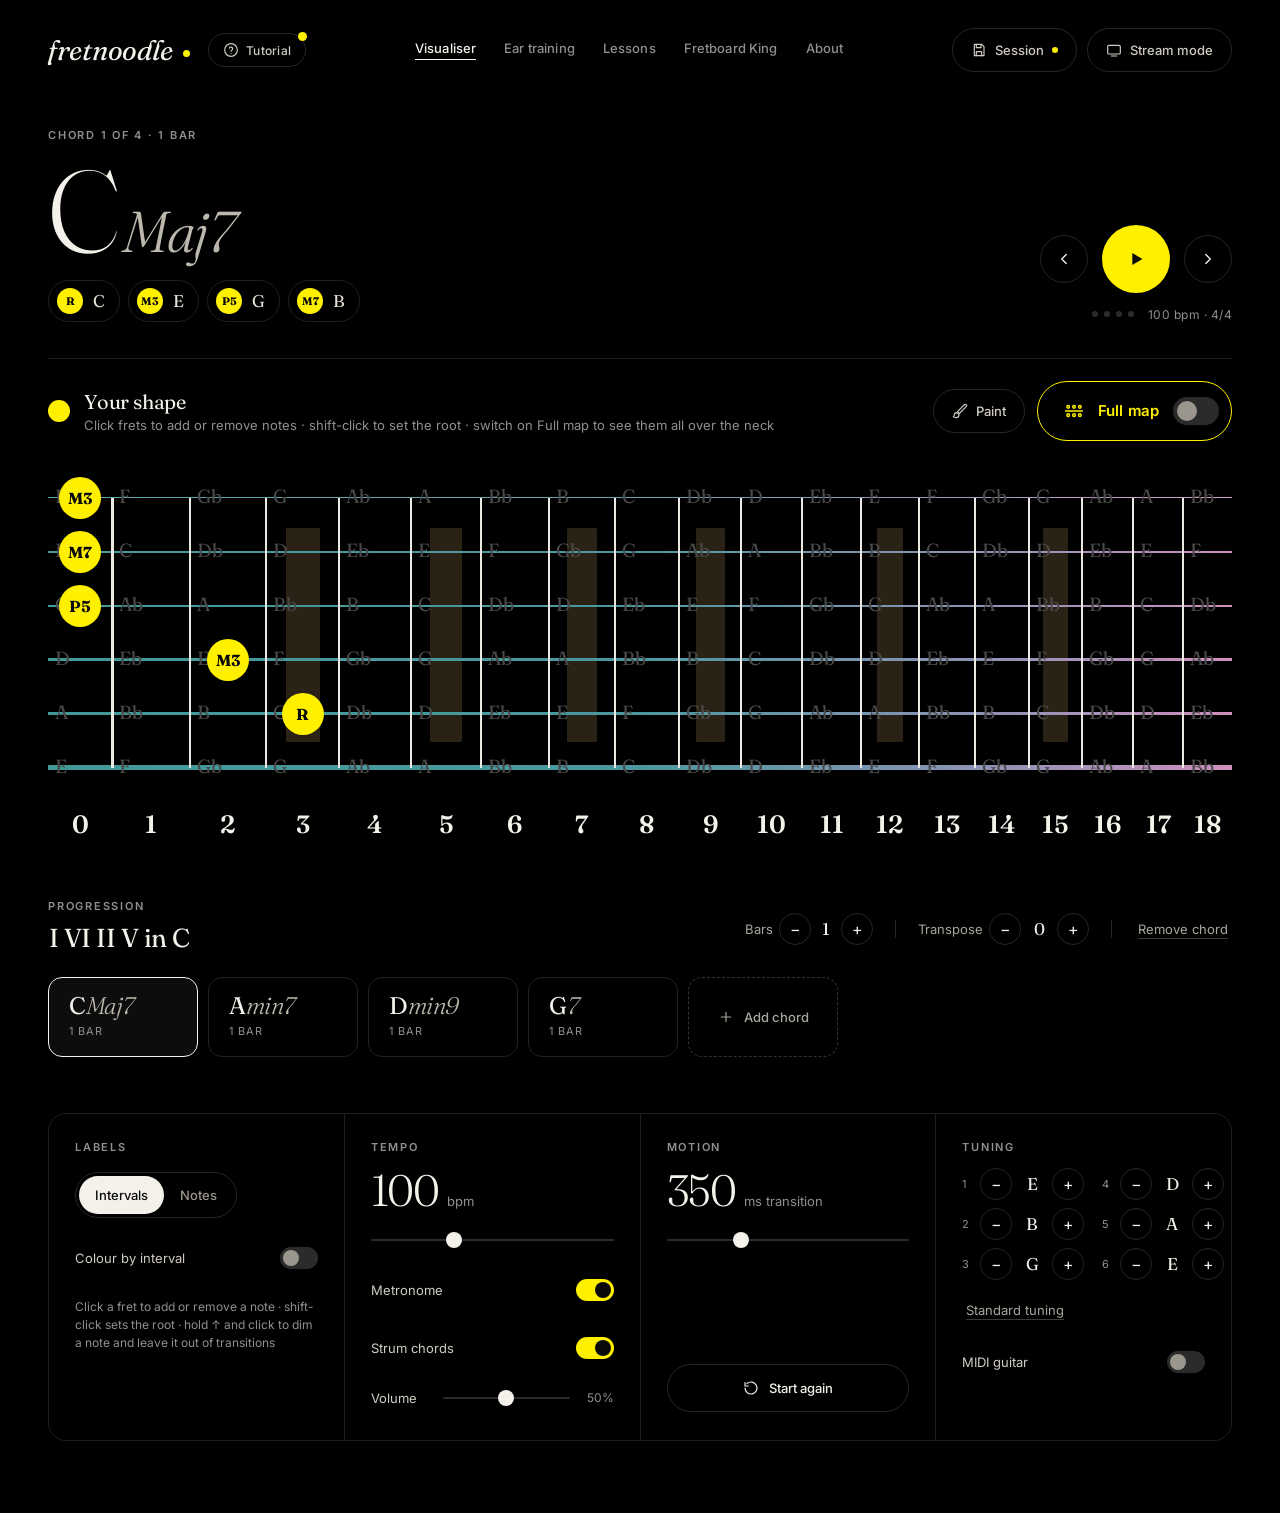
==== commit 450d60d3: "Add ear training: find the note or melody on your guitar - New ear-training.html: the app plays a no" ====
--- a/index.html
+++ b/index.html
@@ -30,7 +30,7 @@
   <link rel="preconnect" href="https://fonts.googleapis.com">
   <link rel="preconnect" href="https://fonts.gstatic.com" crossorigin>
   <link rel="stylesheet" href="https://fonts.googleapis.com/css2?family=Fraunces:ital,opsz,wght@0,9..144,300..700;1,9..144,300..600&family=Inter:wght@400;500;600&display=swap">
-  <link rel="stylesheet" href="assets/css/fretboard-visualiser.css?v=7">
+  <link rel="stylesheet" href="assets/css/fretboard-visualiser.css?v=11">
 
   <!-- Google tag (gtag.js) -->
   <script async src="https://www.googletagmanager.com/gtag/js?id=G-CQBNR4ZQDX"></script>
@@ -55,8 +55,9 @@
         <span class="tutorial-new-dot" id="tutorialNewDot" aria-hidden="true" hidden></span>
       </button>
     </div>
-    <nav class="site-nav" aria-label="Main" data-chrome>
+    <nav class="site-nav" id="siteNav" aria-label="Main" data-chrome>
       <a href="index.html" aria-current="page">Visualiser</a>
+      <a href="ear-training.html">Ear training</a>
       <a href="lessons.html">Lessons</a>
       <a href="fretboard-king.html">Fretboard King</a>
       <a href="about.html">About</a>
@@ -118,6 +119,9 @@
         <svg width="16" height="16" viewBox="0 0 24 24" fill="none" stroke="currentColor" stroke-width="1.75" stroke-linecap="round" stroke-linejoin="round" aria-hidden="true"><rect x="2.5" y="5" width="19" height="13" rx="2"/><path d="M8 21h8"/></svg>
         <span id="streamModeLabel">Stream mode</span>
       </button>
+      <button type="button" class="nav-toggle" aria-expanded="false" aria-controls="siteNav" aria-label="Menu">
+        <svg width="20" height="20" viewBox="0 0 24 24" fill="none" stroke="currentColor" stroke-width="1.75" stroke-linecap="round" aria-hidden="true"><path d="M4 7h16M4 12h16M4 17h16"/></svg>
+      </button>
     </div>
   </header>
 
@@ -354,14 +358,22 @@
   </div>
 </div>
 
+<!-- Phones held upright: suggest landscape (bindRotateHint in fretboard-visualiser.js) -->
+<div class="rotate-hint" id="rotateHint" role="status" hidden>
+  <svg width="30" height="30" viewBox="0 0 24 24" fill="none" stroke="currentColor" stroke-width="1.6" stroke-linecap="round" stroke-linejoin="round" aria-hidden="true"><rect x="6.5" y="2.5" width="11" height="19" rx="2.5"/><path d="M10.5 18.5h3"/></svg>
+  <span>Turn your phone sideways to see the whole neck.</span>
+  <button type="button" data-action="dismissRotateHint">OK</button>
+</div>
+
 <!-- Messages from saving and loading -->
 <div class="toast" id="toast" role="status" aria-live="polite" hidden>
   <span id="toastText"></span>
   <button type="button" class="toast-action" id="toastAction" hidden></button>
 </div>
 
-<script src="assets/js/fretboard-visualiser.js?v=8"></script>
+<script src="assets/js/fretboard-visualiser.js?v=9"></script>
 <script src="assets/js/fretboard-session.js?v=7"></script>
 <script src="assets/js/fretboard-tutorial.js?v=7"></script>
+<script src="assets/js/site.js?v=3"></script>
 </body>
 </html>
--- a/assets/css/fretboard-visualiser.css
+++ b/assets/css/fretboard-visualiser.css
@@ -257,6 +257,8 @@
 .brand-dot { width: 7px; height: 7px; margin-top: 6px; border-radius: 50%; background: var(--accent); }
 
 .site-nav { display: flex; flex-wrap: wrap; gap: 4px 28px; font-size: 13px; font-weight: 500; letter-spacing: .01em; }
+.site-header { position: relative; }
+.nav-toggle { display: none; }   /* phones only (see the end of this file) */
 .site-nav a { padding-bottom: 3px; color: #8f8f8f; text-decoration: none; }
 .site-nav a[aria-current=page] { color: #f3f1ea; border-bottom: 1px solid #f3f1ea; }
 
@@ -760,9 +762,11 @@
 /* 8. Settings panel ------------------------------------------------------- */
 
 /* 1px gap over a grey background gives hairline dividers between cells */
+/* Four cells: 4 columns, then 2 × 2, then 1. (auto-fit could leave an empty
+   grid slot, which showed as a grey block beside Tuning in landscape.) */
 .settings {
   display: grid;
-  grid-template-columns: repeat(auto-fit, minmax(250px, 1fr));
+  grid-template-columns: repeat(4, minmax(0, 1fr));
   gap: 1px;
   margin-top: 56px;
   overflow: hidden;
@@ -1045,6 +1049,45 @@
 }
 .root-hint-dismiss:hover { color: #f3f1ea; }
 
+/* "Turn your phone sideways" hint (phones held upright, see bindRotateHint) */
+.rotate-hint {
+  position: fixed;
+  z-index: 45;
+  left: 16px;
+  right: 16px;
+  bottom: 16px;
+  display: flex;
+  align-items: center;
+  gap: 14px;
+  padding: 12px 12px 12px 16px;
+  border: 1px solid var(--accent);
+  border-radius: 18px;
+  background: #0d0d0d;
+  box-shadow: 0 16px 40px rgba(0, 0, 0, .6);
+  color: #e7e3d9;
+  font-size: 14px;
+  line-height: 1.4;
+  animation: toast-in 260ms ease-out;
+}
+.rotate-hint svg { flex: none; color: var(--accent); animation: rotate-phone 2.4s ease-in-out infinite; }
+.rotate-hint span { flex: 1; }
+.rotate-hint button {
+  flex: none;
+  min-height: 36px;
+  padding: 0 16px;
+  border: 0;
+  border-radius: 999px;
+  background: var(--accent);
+  color: #0a0a0a;
+  font-size: 13px;
+  font-weight: 600;
+}
+@keyframes rotate-phone {
+  0%, 30% { transform: rotate(0deg); }
+  60%, 100% { transform: rotate(-90deg); }
+}
+@media (prefers-reduced-motion: reduce) { .rotate-hint svg { animation: none; transform: rotate(-90deg); } }
+
 /* 10. Session menu and toast --------------------------------------------- */
 
 .session-menu { position: relative; }
@@ -1159,6 +1202,97 @@
 
 /* 11. Responsive ---------------------------------------------------------- */
 
+@media (max-width: 1100px) {
+  .settings { grid-template-columns: repeat(2, minmax(0, 1fr)); }
+}
+
+@media (max-width: 560px) {
+  .settings { grid-template-columns: minmax(0, 1fr); }
+}
+
+/*
+ * Phones, upright or sideways: one compact header row (wordmark, Tutorial
+ * and Session as icons, ☰ menu for the page links), no Stream mode, and
+ * less space above the fretboard. Desktop is unaffected.
+ */
+@media (max-width: 640px), (max-height: 500px) {
+  .site-header { flex-wrap: nowrap; gap: 8px; padding: 12px 0 0; }
+  .header-start { flex: 1; min-width: 0; gap: 10px; }
+  .header-end { gap: 8px; }
+  .brand-word { font-size: 22px; }
+
+  .btn-tutorial,
+  #sessionButton,
+  .nav-toggle {
+    display: grid;
+    place-items: center;
+    width: 40px;
+    height: 40px;
+    min-height: 40px;
+    padding: 0;
+    border: 1px solid #262626;
+    border-radius: 50%;
+    background: transparent;
+    color: #cfcbc2;
+  }
+  .btn-tutorial span:not(.tutorial-new-dot),
+  #sessionButton span:not(.session-saved-dot) { display: none; }
+  #sessionButton .session-saved-dot { position: absolute; top: 5px; right: 5px; }
+  #sessionButton { position: relative; }
+  [data-action=toggleStreamMode] { display: none; }
+
+  .site-nav {
+    position: absolute;
+    z-index: 40;
+    top: calc(100% + 10px);
+    right: 0;
+    display: none;
+    flex-direction: column;
+    gap: 2px;
+    min-width: 210px;
+    padding: 8px;
+    border: 1px solid #262626;
+    border-radius: 18px;
+    background: #070707;
+    box-shadow: 0 20px 50px rgba(0, 0, 0, .6);
+    font-size: 16px;
+  }
+  .site-nav.is-open { display: flex; }
+  .site-nav a { padding: 12px 14px; border-radius: 12px; }
+  .site-nav a[aria-current=page] { border-bottom: 0; background: #141414; }
+
+  .hero { gap: 16px; padding: 18px 0 16px; }
+  .hero-main { gap: 12px; }
+  .chord-name { font-size: 60px; }
+  .map-bar { gap: 12px; padding: 12px 0; }
+}
+
+/* Phones held sideways (short screens): one slim row above the board, and
+   the board scaled so the whole neck fits the width. zoom keeps clicks,
+   painting and dot positions consistent (it scales layout, not just pixels). */
+@media (max-height: 500px) {
+  .site-header { padding-top: 8px; }
+  .hero { flex-wrap: nowrap; align-items: center; padding: 8px 0; }
+  .hero-main { flex-direction: row; align-items: center; gap: 16px; }
+  .hero-main .eyebrow { display: none; }
+  .chord-name { font-size: 44px; white-space: nowrap; }
+  .tone-chip { padding: 4px 10px 4px 5px; gap: 6px; }
+  .hero-transport { gap: 0; }
+  .transport-buttons { gap: 8px; }
+  .btn-circle { width: 36px; height: 36px; }
+  .btn-play { width: 48px; height: 48px; }
+  .meter { display: none; }
+  .map-bar { padding: 0 0 6px; border-top: 0; }
+  .map-bar-text-group { display: none; }
+  .map-bar-controls { width: 100%; justify-content: flex-end; }
+  .full-map-switch { min-height: 40px; padding-left: 16px; font-size: 14px; }
+  .map-bar-controls .btn-pill { min-height: 40px; }
+  .fretboard-scroll { zoom: .62; }
+}
+@media (max-height: 500px) and (max-width: 760px) {
+  .fretboard-scroll { zoom: .56; }   /* small phones: the whole neck still fits */
+}
+
 @media (max-width: 640px) {
   .btn-step { width: 40px; height: 40px; }
   .tour-card,
